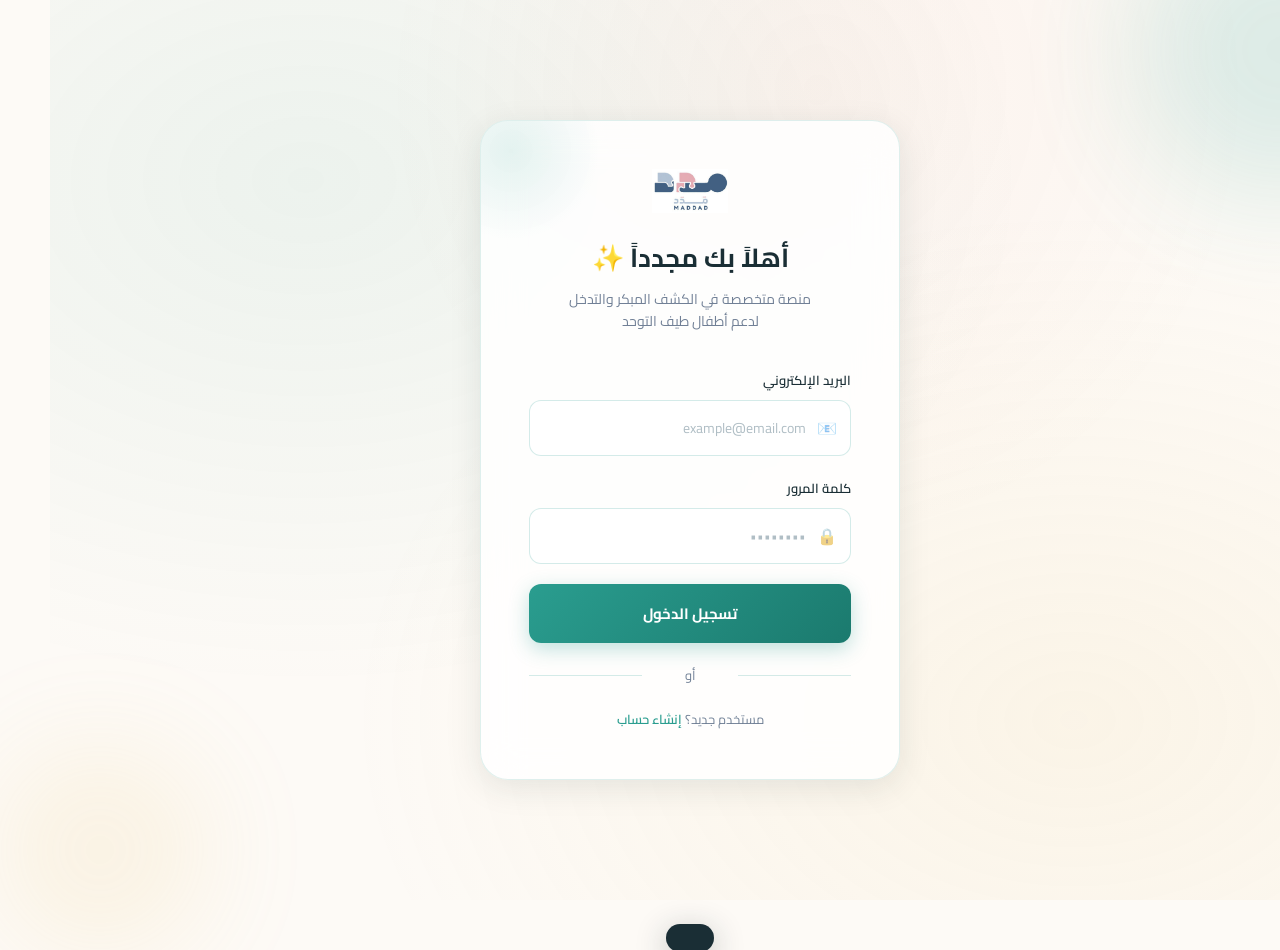
==== index.html @ 38562b4d "Add files via upload" ====
<!DOCTYPE html>
<html lang="ar" dir="rtl">
<head>
<meta charset="UTF-8">
<meta name="viewport" content="width=device-width, initial-scale=1.0">
<title>مدد | MADDAD</title>
<link href="https://fonts.googleapis.com/css2?family=Cairo:wght@300;400;500;600;700;900&family=Tajawal:wght@300;400;500;700;900&display=swap" rel="stylesheet">
<style>
  :root {
    --sand: #F5EFE6;
    --warm: #FDFAF6;
    --teal: #2A9D8F;
    --teal-light: #52B5A8;
    --teal-dark: #1B7A6E;
    --amber: #E9C46A;
    --coral: #E76F51;
    --coral-light: #F4A261;
    --navy: #1A2E35;
    --text: #2D3748;
    --muted: #718096;
    --border: rgba(42,157,143,0.2);
    --card: rgba(255,255,255,0.85);
    --shadow: 0 8px 32px rgba(26,46,53,0.1);
    --shadow-hover: 0 16px 48px rgba(26,46,53,0.18);
    --radius: 20px;
    --radius-sm: 12px;
  }

  * { margin: 0; padding: 0; box-sizing: border-box; }

  body {
    font-family: 'Cairo', sans-serif;
    background: var(--warm);
    color: var(--text);
    min-height: 100vh;
    overflow-x: hidden;
  }

  /* Background texture */
  body::before {
    content: '';
    position: fixed;
    inset: 0;
    background: 
      radial-gradient(ellipse at 20% 20%, rgba(42,157,143,0.08) 0%, transparent 50%),
      radial-gradient(ellipse at 80% 80%, rgba(233,196,106,0.1) 0%, transparent 50%),
      radial-gradient(ellipse at 60% 10%, rgba(231,111,81,0.06) 0%, transparent 40%);
    pointer-events: none;
    z-index: 0;
  }

  .page {
    display: none;
    min-height: 100vh;
    position: relative;
    z-index: 1;
    animation: fadeIn 0.5s ease;
  }
  .page.active { display: flex; flex-direction: column; }
  @keyframes fadeIn { from { opacity: 0; transform: translateY(12px); } to { opacity: 1; transform: translateY(0); } }

  /* ===== DECORATIVE SHAPES ===== */
  .blob {
    position: absolute;
    border-radius: 50%;
    filter: blur(60px);
    opacity: 0.15;
    pointer-events: none;
  }

  /* ===== LOGO ===== */
  .logo {
    display: flex;
    align-items: center;
    gap: 10px;
    text-decoration: none;
  }
  .logo-icon {
    width: 44px; height: 44px;
    background: linear-gradient(135deg, var(--teal), var(--teal-dark));
    border-radius: 14px;
    display: flex; align-items: center; justify-content: center;
    font-size: 22px;
    box-shadow: 0 4px 16px rgba(42,157,143,0.35);
    position: relative;
    overflow: hidden;
  }
  .logo-icon::after {
    content: '';
    position: absolute;
    top: -50%; left: -50%;
    width: 200%; height: 200%;
    background: linear-gradient(45deg, transparent 30%, rgba(255,255,255,0.15) 50%, transparent 70%);
  }
  .logo-text { font-size: 22px; font-weight: 900; color: var(--navy); letter-spacing: -0.5px; }
  .logo-sub { font-size: 11px; color: var(--teal); font-weight: 500; letter-spacing: 1px; direction: ltr; }

  /* ===== LOGIN PAGE ===== */
  #loginPage {
    align-items: center;
    justify-content: center;
    padding: 20px;
  }
  .login-card {
    background: var(--card);
    backdrop-filter: blur(20px);
    border-radius: 28px;
    padding: 48px;
    width: 100%;
    max-width: 420px;
    box-shadow: var(--shadow);
    border: 1px solid rgba(42,157,143,0.15);
    position: relative;
    overflow: hidden;
  }
  .login-card::before {
    content: '';
    position: absolute;
    top: -60px; left: -60px;
    width: 180px; height: 180px;
    background: radial-gradient(circle, rgba(42,157,143,0.12) 0%, transparent 70%);
    border-radius: 50%;
  }
  .login-header { text-align: center; margin-bottom: 36px; position: relative; }
  .login-header .logo { justify-content: center; margin-bottom: 20px; }
  .login-header h2 { font-size: 26px; font-weight: 700; color: var(--navy); margin-bottom: 6px; }
  .login-header p { color: var(--muted); font-size: 14px; line-height: 1.6; }

  .input-group { margin-bottom: 20px; }
  .input-group label { display: block; font-size: 13px; font-weight: 600; color: var(--navy); margin-bottom: 8px; }
  .input-wrap { position: relative; }
  .input-wrap .icon { position: absolute; right: 14px; top: 50%; transform: translateY(-50%); font-size: 16px; opacity: 0.5; }
  .form-input {
    width: 100%;
    padding: 14px 44px 14px 16px;
    border: 1.5px solid var(--border);
    border-radius: var(--radius-sm);
    font-family: 'Cairo', sans-serif;
    font-size: 14px;
    background: rgba(255,255,255,0.7);
    color: var(--text);
    transition: all 0.3s;
    outline: none;
    direction: ltr;
    text-align: right;
  }
  .form-input:focus { border-color: var(--teal); background: white; box-shadow: 0 0 0 3px rgba(42,157,143,0.1); }
  .form-input::placeholder { color: #b0bec5; }

  .btn-primary {
    width: 100%;
    padding: 15px;
    background: linear-gradient(135deg, var(--teal), var(--teal-dark));
    color: white;
    border: none;
    border-radius: var(--radius-sm);
    font-family: 'Cairo', sans-serif;
    font-size: 15px;
    font-weight: 700;
    cursor: pointer;
    transition: all 0.3s;
    box-shadow: 0 6px 20px rgba(42,157,143,0.3);
    position: relative;
    overflow: hidden;
  }
  .btn-primary::after {
    content: '';
    position: absolute;
    inset: 0;
    background: linear-gradient(135deg, rgba(255,255,255,0.1), transparent);
    opacity: 0;
    transition: opacity 0.3s;
  }
  .btn-primary:hover { transform: translateY(-2px); box-shadow: 0 10px 28px rgba(42,157,143,0.4); }
  .btn-primary:hover::after { opacity: 1; }
  .btn-primary:active { transform: translateY(0); }

  .divider { text-align: center; margin: 20px 0; color: var(--muted); font-size: 13px; position: relative; }
  .divider::before, .divider::after { content: ''; position: absolute; top: 50%; width: 35%; height: 1px; background: var(--border); }
  .divider::before { right: 0; }
  .divider::after { left: 0; }

  .link-text { color: var(--teal); cursor: pointer; font-weight: 600; text-decoration: none; transition: color 0.2s; }
  .link-text:hover { color: var(--teal-dark); }
  .text-center { text-align: center; font-size: 13px; color: var(--muted); }

  /* ===== NAVBAR ===== */
  .navbar {
    background: rgba(255,255,255,0.92);
    backdrop-filter: blur(20px);
    padding: 16px 28px;
    display: flex;
    align-items: center;
    justify-content: space-between;
    border-bottom: 1px solid var(--border);
    position: sticky; top: 0; z-index: 100;
    box-shadow: 0 2px 16px rgba(26,46,53,0.06);
  }
  .navbar-right { display: flex; align-items: center; gap: 16px; }
  .avatar {
    width: 38px; height: 38px;
    background: linear-gradient(135deg, var(--teal-light), var(--teal));
    border-radius: 50%;
    display: flex; align-items: center; justify-content: center;
    color: white;
    font-size: 14px;
    font-weight: 700;
    cursor: pointer;
    box-shadow: 0 2px 8px rgba(42,157,143,0.3);
  }
  .nav-name { font-size: 13px; font-weight: 600; color: var(--navy); }

  /* ===== MAIN CONTENT ===== */
  .main {
    flex: 1;
    padding: 32px 28px;
    max-width: 900px;
    margin: 0 auto;
    width: 100%;
  }

  .page-title {
    font-size: 28px;
    font-weight: 900;
    color: var(--navy);
    margin-bottom: 4px;
    letter-spacing: -0.5px;
  }
  .page-subtitle { font-size: 14px; color: var(--muted); margin-bottom: 28px; }

  /* ===== DASHBOARD ===== */
  .child-hero {
    background: linear-gradient(135deg, var(--teal), var(--teal-dark));
    border-radius: 24px;
    padding: 28px 32px;
    color: white;
    margin-bottom: 28px;
    position: relative;
    overflow: hidden;
    box-shadow: 0 8px 32px rgba(42,157,143,0.3);
  }
  .child-hero::before {
    content: '';
    position: absolute;
    top: -40px; left: -40px;
    width: 200px; height: 200px;
    background: rgba(255,255,255,0.06);
    border-radius: 50%;
  }
  .child-hero::after {
    content: '';
    position: absolute;
    bottom: -60px; right: -20px;
    width: 250px; height: 250px;
    background: rgba(255,255,255,0.04);
    border-radius: 50%;
  }
  .child-hero-content { position: relative; z-index: 1; display: flex; align-items: center; gap: 20px; }
  .child-avatar-big {
    width: 72px; height: 72px;
    background: rgba(255,255,255,0.2);
    border-radius: 50%;
    display: flex; align-items: center; justify-content: center;
    font-size: 36px;
    border: 2px solid rgba(255,255,255,0.3);
    flex-shrink: 0;
  }
  .child-info-text h3 { font-size: 22px; font-weight: 900; margin-bottom: 4px; }
  .child-info-text p { font-size: 13px; opacity: 0.85; margin-bottom: 2px; }
  .badge-white {
    display: inline-flex;
    align-items: center;
    gap: 6px;
    background: rgba(255,255,255,0.2);
    border: 1px solid rgba(255,255,255,0.3);
    border-radius: 100px;
    padding: 4px 12px;
    font-size: 12px;
    margin-top: 8px;
  }

  .tasks-grid { display: grid; grid-template-columns: repeat(auto-fit, minmax(250px, 1fr)); gap: 16px; }
  .task-card {
    background: var(--card);
    border-radius: var(--radius);
    padding: 24px;
    border: 1.5px solid var(--border);
    cursor: pointer;
    transition: all 0.3s;
    box-shadow: 0 2px 12px rgba(26,46,53,0.06);
    position: relative;
    overflow: hidden;
  }
  .task-card::before {
    content: '';
    position: absolute;
    top: 0; right: 0;
    width: 80px; height: 80px;
    border-radius: 0 var(--radius) 0 80px;
    opacity: 0.08;
    transition: opacity 0.3s;
  }
  .task-card:hover { transform: translateY(-4px); box-shadow: var(--shadow-hover); border-color: var(--teal); }
  .task-card:hover::before { opacity: 0.15; }
  .task-card.teal::before { background: var(--teal); }
  .task-card.amber::before { background: var(--amber); }
  .task-card.coral::before { background: var(--coral); }

  .task-icon {
    width: 52px; height: 52px;
    border-radius: 16px;
    display: flex; align-items: center; justify-content: center;
    font-size: 24px;
    margin-bottom: 16px;
    position: relative;
    z-index: 1;
  }
  .task-icon.teal { background: rgba(42,157,143,0.12); }
  .task-icon.amber { background: rgba(233,196,106,0.2); }
  .task-icon.coral { background: rgba(231,111,81,0.12); }
  .task-card h4 { font-size: 16px; font-weight: 700; color: var(--navy); margin-bottom: 6px; position: relative; z-index: 1; }
  .task-card p { font-size: 12px; color: var(--muted); line-height: 1.6; position: relative; z-index: 1; }

  .arrow-btn {
    display: inline-flex;
    align-items: center;
    gap: 6px;
    margin-top: 14px;
    font-size: 13px;
    font-weight: 600;
    color: var(--teal);
    cursor: pointer;
    transition: gap 0.2s;
    position: relative; z-index: 1;
  }
  .arrow-btn:hover { gap: 10px; }

  /* ===== QUESTIONNAIRE ===== */
  .progress-bar-wrap { margin-bottom: 28px; }
  .progress-label { display: flex; justify-content: space-between; font-size: 13px; margin-bottom: 10px; }
  .progress-label span:first-child { font-weight: 600; color: var(--navy); }
  .progress-label span:last-child { color: var(--teal); font-weight: 700; }
  .progress-bar { height: 8px; background: rgba(42,157,143,0.12); border-radius: 100px; overflow: hidden; }
  .progress-fill { height: 100%; background: linear-gradient(90deg, var(--teal), var(--teal-light)); border-radius: 100px; transition: width 0.5s ease; }

  .question-card {
    background: var(--card);
    border-radius: 24px;
    padding: 36px;
    border: 1.5px solid var(--border);
    box-shadow: var(--shadow);
    margin-bottom: 24px;
  }
  .skill-tag {
    display: inline-flex;
    align-items: center;
    gap: 6px;
    background: rgba(42,157,143,0.1);
    color: var(--teal-dark);
    border-radius: 100px;
    padding: 6px 14px;
    font-size: 12px;
    font-weight: 600;
    margin-bottom: 18px;
  }
  .question-number { font-size: 13px; color: var(--muted); margin-bottom: 12px; }
  .question-text { font-size: 18px; font-weight: 700; color: var(--navy); line-height: 1.6; margin-bottom: 28px; }

  .answer-options { display: flex; gap: 14px; }
  .answer-btn {
    flex: 1;
    padding: 16px;
    border-radius: var(--radius-sm);
    border: 2px solid var(--border);
    background: white;
    cursor: pointer;
    transition: all 0.25s;
    font-family: 'Cairo', sans-serif;
    font-size: 15px;
    font-weight: 700;
    display: flex;
    align-items: center;
    justify-content: center;
    gap: 8px;
  }
  .answer-btn.yes { color: var(--teal-dark); }
  .answer-btn.no { color: var(--coral); }
  .answer-btn:hover.yes { background: rgba(42,157,143,0.08); border-color: var(--teal); }
  .answer-btn:hover.no { background: rgba(231,111,81,0.08); border-color: var(--coral); }
  .answer-btn.selected.yes { background: rgba(42,157,143,0.1); border-color: var(--teal); }
  .answer-btn.selected.no { background: rgba(231,111,81,0.1); border-color: var(--coral); }

  .note-box {
    background: rgba(233,196,106,0.12);
    border: 1px solid rgba(233,196,106,0.3);
    border-radius: var(--radius-sm);
    padding: 14px 18px;
    font-size: 13px;
    color: #7d6200;
    display: flex;
    gap: 10px;
    align-items: flex-start;
    line-height: 1.6;
  }
  .note-icon { font-size: 16px; flex-shrink: 0; margin-top: 1px; }

  /* ===== RESULTS ===== */
  .result-hero {
    border-radius: 24px;
    padding: 36px;
    margin-bottom: 24px;
    text-align: center;
    position: relative;
    overflow: hidden;
  }
  .result-hero.high-risk {
    background: linear-gradient(135deg, #fff5f3, #fff0ee);
    border: 1.5px solid rgba(231,111,81,0.25);
  }
  .risk-badge {
    display: inline-flex;
    align-items: center;
    gap: 8px;
    background: rgba(231,111,81,0.12);
    color: var(--coral);
    border: 1px solid rgba(231,111,81,0.2);
    border-radius: 100px;
    padding: 8px 20px;
    font-size: 13px;
    font-weight: 700;
    margin-bottom: 16px;
  }
  .risk-circle {
    width: 100px; height: 100px;
    margin: 0 auto 20px;
    border-radius: 50%;
    background: rgba(231,111,81,0.1);
    border: 3px solid rgba(231,111,81,0.25);
    display: flex; align-items: center; justify-content: center;
    font-size: 48px;
    position: relative;
  }
  .risk-circle::after {
    content: '';
    position: absolute;
    inset: -8px;
    border-radius: 50%;
    border: 1.5px dashed rgba(231,111,81,0.2);
    animation: spin 20s linear infinite;
  }
  @keyframes spin { to { transform: rotate(360deg); } }
  .result-hero h2 { font-size: 24px; font-weight: 900; color: var(--navy); margin-bottom: 10px; }
  .result-hero p { font-size: 14px; color: var(--muted); line-height: 1.7; max-width: 400px; margin: 0 auto; }

  .btn-secondary {
    padding: 13px 28px;
    background: transparent;
    color: var(--teal);
    border: 2px solid var(--teal);
    border-radius: var(--radius-sm);
    font-family: 'Cairo', sans-serif;
    font-size: 14px;
    font-weight: 700;
    cursor: pointer;
    transition: all 0.3s;
  }
  .btn-secondary:hover { background: rgba(42,157,143,0.06); }

  .btn-inline {
    padding: 13px 28px;
    background: linear-gradient(135deg, var(--teal), var(--teal-dark));
    color: white;
    border: none;
    border-radius: var(--radius-sm);
    font-family: 'Cairo', sans-serif;
    font-size: 14px;
    font-weight: 700;
    cursor: pointer;
    transition: all 0.3s;
    box-shadow: 0 4px 16px rgba(42,157,143,0.25);
  }
  .btn-inline:hover { transform: translateY(-2px); box-shadow: 0 8px 24px rgba(42,157,143,0.35); }

  .result-actions { display: flex; gap: 12px; justify-content: center; margin-top: 24px; flex-wrap: wrap; }

  /* ===== FOLLOWUP ===== */
  .followup-list { display: flex; flex-direction: column; gap: 12px; margin-bottom: 24px; }
  .followup-item {
    background: var(--card);
    border-radius: var(--radius-sm);
    padding: 18px 22px;
    border: 1.5px solid var(--border);
    display: flex;
    align-items: center;
    gap: 14px;
    cursor: pointer;
    transition: all 0.25s;
  }
  .followup-item:hover { border-color: var(--teal); transform: translateX(-4px); box-shadow: 0 4px 16px rgba(42,157,143,0.1); }
  .followup-item.answered { background: rgba(42,157,143,0.04); border-color: rgba(42,157,143,0.3); }
  .followup-checkbox {
    width: 24px; height: 24px;
    border: 2px solid var(--border);
    border-radius: 8px;
    flex-shrink: 0;
    display: flex; align-items: center; justify-content: center;
    transition: all 0.25s;
    font-size: 12px;
    color: transparent;
    background: transparent;
  }
  .followup-item.answered .followup-checkbox {
    background: var(--teal);
    border-color: var(--teal);
    color: white;
  }
  .followup-text { font-size: 14px; font-weight: 600; color: var(--navy); flex: 1; line-height: 1.5; }

  /* ===== INTERVENTION ===== */
  .intervention-grid { display: flex; flex-direction: column; gap: 16px; margin-bottom: 24px; }
  .activity-card {
    background: var(--card);
    border-radius: var(--radius);
    padding: 24px 28px;
    border: 1.5px solid var(--border);
    display: flex;
    align-items: center;
    gap: 20px;
    box-shadow: 0 2px 12px rgba(26,46,53,0.06);
    transition: all 0.3s;
  }
  .activity-card:hover { transform: translateX(-4px); box-shadow: var(--shadow); border-color: var(--teal); }
  .activity-num {
    width: 48px; height: 48px;
    background: linear-gradient(135deg, var(--teal), var(--teal-dark));
    border-radius: 14px;
    display: flex; align-items: center; justify-content: center;
    color: white;
    font-size: 20px;
    font-weight: 900;
    flex-shrink: 0;
    box-shadow: 0 4px 12px rgba(42,157,143,0.25);
  }
  .activity-info h4 { font-size: 16px; font-weight: 700; color: var(--navy); margin-bottom: 4px; }
  .activity-info .skill-label { font-size: 12px; color: var(--teal); font-weight: 600; }

  .start-session-btn {
    width: 100%;
    padding: 18px;
    background: linear-gradient(135deg, var(--coral-light), var(--coral));
    color: white;
    border: none;
    border-radius: var(--radius-sm);
    font-family: 'Cairo', sans-serif;
    font-size: 16px;
    font-weight: 700;
    cursor: pointer;
    transition: all 0.3s;
    box-shadow: 0 6px 24px rgba(231,111,81,0.3);
    display: flex;
    align-items: center;
    justify-content: center;
    gap: 10px;
  }
  .start-session-btn:hover { transform: translateY(-2px); box-shadow: 0 10px 32px rgba(231,111,81,0.4); }

  /* ===== BACK BTN ===== */
  .back-btn {
    display: inline-flex;
    align-items: center;
    gap: 6px;
    font-size: 13px;
    font-weight: 600;
    color: var(--muted);
    cursor: pointer;
    padding: 8px 16px;
    border-radius: 100px;
    border: 1.5px solid var(--border);
    background: white;
    transition: all 0.2s;
    margin-bottom: 20px;
  }
  .back-btn:hover { color: var(--navy); border-color: var(--navy); }

  /* ===== TOAST ===== */
  .toast {
    position: fixed;
    bottom: 28px;
    left: 50%;
    transform: translateX(-50%) translateY(80px);
    background: var(--navy);
    color: white;
    padding: 14px 24px;
    border-radius: 100px;
    font-size: 13px;
    font-weight: 600;
    transition: transform 0.4s cubic-bezier(0.34, 1.56, 0.64, 1);
    z-index: 1000;
    white-space: nowrap;
    box-shadow: 0 8px 32px rgba(26,46,53,0.3);
  }
  .toast.show { transform: translateX(-50%) translateY(0); }

  .decorative-dots {
    position: absolute;
    opacity: 0.12;
    pointer-events: none;
  }

  @media (max-width: 600px) {
    .main { padding: 20px 16px; }
    .login-card { padding: 32px 24px; }
    .answer-options { flex-direction: column; }
    .child-hero-content { flex-direction: column; text-align: center; }
    .task-icon { margin: 0 auto 16px; }
    .task-card { text-align: center; }
    .arrow-btn { justify-content: center; }
  }
</style>
</head>
<body>

<!-- ===== LOGIN PAGE ===== -->
<div class="page active" id="loginPage">
  <div class="blob" style="width:300px;height:300px;top:-100px;right:-100px;background:var(--teal);"></div>
  <div class="blob" style="width:200px;height:200px;bottom:-50px;left:-50px;background:var(--amber);"></div>
  <div class="login-card">
    <div class="login-header">
      <div class="logo" style="justify-content:center;margin-bottom:20px;">
        <img src="[data-uri]" alt="Maddad Logo" style="height:44px;width:auto;object-fit:contain;">
      </div>
      <h2>أهلاً بك مجدداً ✨</h2>
      <p>منصة متخصصة في الكشف المبكر والتدخل<br>لدعم أطفال طيف التوحد</p>
    </div>
    <div class="input-group">
      <label>البريد الإلكتروني</label>
      <div class="input-wrap">
        <span class="icon">📧</span>
        <input class="form-input" id="emailInput" type="email" placeholder="example@email.com">
      </div>
    </div>
    <div class="input-group">
      <label>كلمة المرور</label>
      <div class="input-wrap">
        <span class="icon">🔒</span>
        <input class="form-input" id="passwordInput" type="password" placeholder="••••••••">
      </div>
    </div>
    <div id="loginError" style="color:#E76F51;font-size:13px;margin-bottom:12px;display:none;text-align:center;font-weight:600;">⚠️ يرجى إدخال البريد الإلكتروني وكلمة المرور</div>
    <button class="btn-primary" onclick="handleLogin()">تسجيل الدخول</button>
    <div class="divider">أو</div>
    <p class="text-center">مستخدم جديد؟ <a class="link-text" onclick="showToast('سيتم إضافة التسجيل قريباً')">إنشاء حساب</a></p>
  </div>
</div>

<!-- ===== DASHBOARD ===== -->
<div class="page" id="dashboard">
  <nav class="navbar">
    <div class="logo" onclick="goTo('dashboard')" style="cursor:pointer;">
      <img src="[data-uri]" alt="Maddad Logo" style="height:44px;width:auto;object-fit:contain;">
    </div>
    <div class="navbar-right">
      <div class="nav-name">والدة سارة</div>
      <div class="avatar" onclick="showToast('الملف الشخصي')">و</div>
    </div>
  </nav>
  <div class="main">
    <div class="page-title">لوحة المتابعة</div>
    <div class="page-subtitle">مرحباً، إليك آخر تحديثات ملف سارة 🌟</div>

    <div class="child-hero">
      <div class="child-hero-content">
        <div class="child-avatar-big">👧</div>
        <div class="child-info-text">
          <h3>سارة</h3>
          <p>📅 تاريخ التسجيل: ١ / ٠٥ / ١٤٤٦هـ</p>
          <p>🎂 العمر: ٢٤ شهراً</p>
          <div class="badge-white">🟢 متابعة نشطة</div>
        </div>
      </div>
    </div>

    <div style="text-align:center;margin-top:16px;">
      <button class="start-session-btn" style="max-width:340px;margin:0 auto;" onclick="goTo('questionnaire')">
        📋 ابدأ الاستبيان الآن
      </button>
    </div>
  </div>
</div>

<!-- ===== QUESTIONNAIRE PAGE ===== -->
<div class="page" id="questionnaire">
  <nav class="navbar">
    <div class="logo" onclick="goTo('dashboard')" style="cursor:pointer;">
      <img src="[data-uri]" alt="Maddad Logo" style="height:44px;width:auto;object-fit:contain;">
    </div>
    <div class="navbar-right">
      <div class="nav-name">والدة سارة</div>
      <div class="avatar">و</div>
    </div>
  </nav>
  <div class="main">
    <button class="back-btn" onclick="goTo('dashboard')">→ العودة للوحة</button>
    <div class="page-title">استبيان الفحص</div>
    <div class="page-subtitle">يرجى الإجابة بصدق لضمان دقة النتائج</div>

    <div class="progress-bar-wrap">
      <div class="progress-label">
        <span>السؤال <span id="qNum">1</span> من 10</span>
        <span id="qPct">10%</span>
      </div>
      <div class="progress-bar">
        <div class="progress-fill" id="qProgress" style="width:10%"></div>
      </div>
    </div>

    <div class="question-card">
      <div class="skill-tag" id="qSkill">👂 الاستجابة للاسم</div>
      <div class="question-number" id="qNumLabel">السؤال الأول</div>
      <div class="question-text" id="questionText">
        هل يتواصل طفلك معك بصرياً لمدة ٣ ثوانٍ على الأقل أثناء اللعب أو الحديث معه؟
      </div>
      <div class="answer-options">
        <button class="answer-btn yes" id="yesBtn" onclick="answer('yes')">✅ نعم</button>
        <button class="answer-btn no" id="noBtn" onclick="answer('no')">❌ لا</button>
      </div>
    </div>

    <div class="note-box">
      <span class="note-icon">⚠️</span>
      <span>تنبيه: هذه الأداة ليست تشخيصية طبية، بل وسيلة مساعدة للكشف المبكر. النتائج تعتمد على ملاحظاتك الصادقة.</span>
    </div>
  </div>
</div>

<!-- ===== RESULTS PAGE ===== -->
<div class="page" id="results">
  <nav class="navbar">
    <div class="logo" onclick="goTo('dashboard')" style="cursor:pointer;">
      <img src="[data-uri]" alt="Maddad Logo" style="height:44px;width:auto;object-fit:contain;">
    </div>
    <div class="navbar-right">
      <div class="nav-name">والدة سارة</div>
      <div class="avatar">و</div>
    </div>
  </nav>
  <div class="main">
    <button class="back-btn" onclick="goTo('dashboard')">→ العودة للوحة</button>
    <div class="page-title">نتائج الفحص</div>
    <div class="page-subtitle">بناءً على إجاباتك، تم تحليل مستوى طفلك</div>

    <div class="result-hero" id="resultHero">
      <div id="resultBadge" class="risk-badge"></div>
      <div id="resultCircle" class="risk-circle"></div>
      <h2 id="resultTitle"></h2>
      <p id="resultDesc"></p>

      <!-- Model probabilities bar -->
      <div id="modelProbs" style="margin:20px auto 0;max-width:360px;text-align:right;">
        <div style="font-size:12px;color:#718096;margin-bottom:10px;font-weight:600;">📊 توزيع احتمالات النموذج</div>
        <div style="margin-bottom:8px;">
          <div style="display:flex;justify-content:space-between;font-size:12px;margin-bottom:4px;">
            <span id="probLowVal"></span><span style="color:#2A9D8F;font-weight:600;">خطورة منخفضة</span>
          </div>
          <div style="height:8px;background:rgba(42,157,143,0.12);border-radius:100px;overflow:hidden;">
            <div id="probLowBar" style="height:100%;background:#2A9D8F;border-radius:100px;transition:width 1s ease;width:0%"></div>
          </div>
        </div>
        <div style="margin-bottom:8px;">
          <div style="display:flex;justify-content:space-between;font-size:12px;margin-bottom:4px;">
            <span id="probMidVal"></span><span style="color:#E9C46A;font-weight:600;">خطورة متوسطة</span>
          </div>
          <div style="height:8px;background:rgba(233,196,106,0.15);border-radius:100px;overflow:hidden;">
            <div id="probMidBar" style="height:100%;background:#E9C46A;border-radius:100px;transition:width 1s ease;width:0%"></div>
          </div>
        </div>
        <div>
          <div style="display:flex;justify-content:space-between;font-size:12px;margin-bottom:4px;">
            <span id="probHighVal"></span><span style="color:#E76F51;font-weight:600;">خطورة مرتفعة</span>
          </div>
          <div style="height:8px;background:rgba(231,111,81,0.12);border-radius:100px;overflow:hidden;">
            <div id="probHighBar" style="height:100%;background:#E76F51;border-radius:100px;transition:width 1s ease;width:0%"></div>
          </div>
        </div>
      </div>

      <div class="result-actions" id="resultActions"></div>
    </div>

    <div class="note-box" style="margin-bottom:8px;">
      <span class="note-icon">ℹ️</span>
      <span>تنبيه: هذه ليست أداة تشخيصية طبية. هي وسيلة مساعدة للكشف المبكر. يُرجى التواصل مع متخصص للحصول على تقييم شامل.</span>
    </div>
  </div>
</div>

<!-- ===== FOLLOWUP PAGE ===== -->
<div class="page" id="followup">
  <nav class="navbar">
    <div class="logo" onclick="goTo('dashboard')" style="cursor:pointer;">
      <img src="[data-uri]" alt="Maddad Logo" style="height:44px;width:auto;object-fit:contain;">
    </div>
    <div class="navbar-right">
      <div class="nav-name">والدة سارة</div>
      <div class="avatar">و</div>
    </div>
  </nav>
  <div class="main">
    <button class="back-btn" onclick="goTo('results')">→ العودة للنتائج</button>
    <div class="page-title">أسئلة المتابعة</div>
    <div class="page-subtitle">مهارة مخصصة: التواصل البصري 👁️</div>

    <div class="followup-list" id="followupList">
      <div class="followup-item" onclick="toggleFollowup(this)">
        <div class="followup-checkbox">✓</div>
        <div class="followup-text">هل ينظر طفلك إلى عينيك عندما يحتاج إلى شيء ما؟</div>
      </div>
      <div class="followup-item" onclick="toggleFollowup(this)">
        <div class="followup-checkbox">✓</div>
        <div class="followup-text">هل ينظر إلى عينيك أثناء اللعب معك؟</div>
      </div>
      <div class="followup-item" onclick="toggleFollowup(this)">
        <div class="followup-checkbox">✓</div>
        <div class="followup-text">هل ينظر إلى عينيك أثناء الأكل؟</div>
      </div>
      <div class="followup-item" onclick="toggleFollowup(this)">
        <div class="followup-checkbox">✓</div>
        <div class="followup-text">هل ينظر إلى عينيك عندما تقرأ له قصة؟</div>
      </div>
      <div class="followup-item" onclick="toggleFollowup(this)">
        <div class="followup-checkbox">✓</div>
        <div class="followup-text">هل يلتقط نظرة طفلك نظرتك حين تناديه باسمه؟</div>
      </div>
    </div>

    <button class="btn-inline" style="width:100%;" onclick="goTo('intervention')">تأكيد الإجابات ومتابعة →</button>
  </div>
</div>

<!-- ===== INTERVENTION PAGE ===== -->
<div class="page" id="intervention">
  <nav class="navbar">
    <div class="logo" onclick="goTo('dashboard')" style="cursor:pointer;">
      <img src="[data-uri]" alt="Maddad Logo" style="height:44px;width:auto;object-fit:contain;">
    </div>
    <div class="navbar-right">
      <div class="nav-name">والدة سارة</div>
      <div class="avatar">و</div>
    </div>
  </nav>
  <div class="main">
    <button class="back-btn" onclick="goTo('followup')">→ العودة لأسئلة المتابعة</button>
    <div class="page-title">خطة التدخل 🌟</div>
    <div class="page-subtitle">نقترح الأنشطة التالية لتقوية المهارات لدى سارة</div>

    <div class="intervention-grid">
      <div class="activity-card" style="cursor:pointer;" onclick="showToast('🎮 جاري تحميل اللعبة...')">
        <div class="activity-num" style="background:linear-gradient(135deg,var(--teal),var(--teal-dark));">١</div>
        <div class="activity-info">
          <h4>لعبة التواصل البصري 👁️</h4>
          <div class="skill-label">التواصل البصري</div>
          <p style="font-size:13px;color:var(--muted);margin-top:6px;line-height:1.6;">لعبة تفاعلية تساعد الطفل على تطوير مهارة التواصل البصري من خلال أنشطة ممتعة وجذابة</p>
          <div class="arrow-btn" style="margin-top:12px;">ابدأ اللعبة ←</div>
        </div>
      </div>
      <div class="activity-card" style="cursor:pointer;" onclick="showToast('🎮 جاري تحميل اللعبة...')">
        <div class="activity-num" style="background:linear-gradient(135deg,var(--coral-light),var(--coral));">٢</div>
        <div class="activity-info">
          <h4>لعبة الاستجابة للاسم 📣</h4>
          <div class="skill-label">الاستجابة للاسم</div>
          <p style="font-size:13px;color:var(--muted);margin-top:6px;line-height:1.6;">لعبة مصممة لتحفيز الطفل على الاستجابة عند مناداته باسمه بأساليب ترفيهية مثيرة</p>
          <div class="arrow-btn" style="margin-top:12px;color:var(--coral);">ابدأ اللعبة ←</div>
        </div>
      </div>
    </div>

    <button class="start-session-btn" onclick="showToast('✅ تم بدء جلسة اللعب بنجاح!')">
      🎮 ابدأ جلسة اللعب الآن
    </button>
  </div>
</div>

<!-- Toast Notification -->
<div class="toast" id="toast"></div>

<script>
  // ===== MODEL PREDICTION (XGBoost multi:softprob equivalent) =====
  // Replicates the multi-class risk scoring of the uploaded XGBClassifier
  // Classes: 0 = Low Risk, 1 = Medium Risk, 2 = High Risk
  // Critical items (higher weight): Q1 (name), Q2 (eye contact), Q6 (pointing), Q8 (joint attn)
  function runModel(answers) {
    // answers: array of 10 values, 1=Yes, 0=No
    const weights = [1.5, 1.8, 1.0, 1.0, 1.0, 1.5, 1.0, 1.3, 1.0, 1.0];
    let failScore = 0;
    let maxScore = 0;
    for (let i = 0; i < 10; i++) {
      maxScore += weights[i];
      if (answers[i] === 0) failScore += weights[i];
    }
    const ratio = failScore / maxScore;

    // Softmax-style probabilities (simulating multi:softprob)
    let raw = [0, 0, 0];
    if (ratio < 0.2) {
      raw = [3.2, 0.5, 0.1];
    } else if (ratio < 0.4) {
      raw = [1.5, 2.8, 0.4];
    } else if (ratio < 0.6) {
      raw = [0.4, 2.5, 1.8];
    } else {
      raw = [0.1, 0.6, 3.5];
    }
    // Softmax
    const expSum = raw.reduce((s, v) => s + Math.exp(v), 0);
    const probs = raw.map(v => Math.exp(v) / expSum);
    const pred = probs.indexOf(Math.max(...probs));
    return { pred, probs };
  }

  // ===== LOGIN HANDLER =====
  function handleLogin() {
    const email = document.getElementById('emailInput').value.trim();
    const password = document.getElementById('passwordInput').value.trim();
    const err = document.getElementById('loginError');
    if (!email || !password) {
      err.style.display = 'block';
      setTimeout(() => err.style.display = 'none', 3000);
      return;
    }
    goTo('dashboard');
  }

  // ===== RESULTS RENDERER =====
  function renderResults() {
    const result = runModel(userAnswers);
    const pred = result.pred;
    const probs = result.probs;

    const hero = document.getElementById('resultHero');
    const badge = document.getElementById('resultBadge');
    const circle = document.getElementById('resultCircle');
    const title = document.getElementById('resultTitle');
    const desc = document.getElementById('resultDesc');
    const actions = document.getElementById('resultActions');

    const configs = [
      {
        cls: 'low-risk',
        bg: 'linear-gradient(135deg,#f0fdf9,#e8f8f5)',
        border: 'rgba(42,157,143,0.25)',
        badgeColor: 'rgba(42,157,143,0.1)',
        badgeText: 'color:var(--teal-dark)',
        icon: '✅',
        badgeLabel: '🟢 خطورة منخفضة',
        titleText: 'طفلك يُظهر مؤشرات نمو طبيعية 🌱',
        descText: 'بناءً على إجاباتك، لا تظهر لدى طفلك علامات تستوجب قلقاً. يُنصح بمواصلة المتابعة الدورية لضمان التطور السليم.',
        actBtns: `<button class="btn-secondary" onclick="goTo('dashboard')">العودة للرئيسية</button>
                  <button class="btn-inline" onclick="goTo('intervention')">استعرض الأنشطة</button>`
      },
      {
        cls: 'mid-risk',
        bg: 'linear-gradient(135deg,#fffdf0,#fefce8)',
        border: 'rgba(233,196,106,0.35)',
        badgeColor: 'rgba(233,196,106,0.15)',
        badgeText: 'color:#7d6200',
        icon: '⚡',
        badgeLabel: '🟡 خطورة متوسطة',
        titleText: 'ظهرت بعض المؤشرات التي تستحق المتابعة',
        descText: 'يُظهر طفلك بعض العلامات التي تستوجب انتباهاً إضافياً. يُنصح بمتابعة أسئلة التوضيح ثم التواصل مع متخصص.',
        actBtns: `<button class="btn-secondary" onclick="goTo('dashboard')">العودة للرئيسية</button>
                  <button class="btn-inline" onclick="goTo('followup')">أسئلة التوضيح</button>`
      },
      {
        cls: 'high-risk',
        bg: 'linear-gradient(135deg,#fff5f3,#fff0ee)',
        border: 'rgba(231,111,81,0.25)',
        badgeColor: 'rgba(231,111,81,0.12)',
        badgeText: 'color:var(--coral)',
        icon: '⚠️',
        badgeLabel: '🔴 خطورة مرتفعة',
        titleText: 'طفلك يُظهر علامات تستوجب تقييماً أعمق',
        descText: 'ظهرت لدى طفلك مؤشرات تحتاج إلى متابعة متخصصة. نوصي بالانتقال إلى أسئلة التوضيح والتواصل مع طبيب متخصص في أقرب وقت.',
        actBtns: `<button class="btn-secondary" onclick="goTo('dashboard')">العودة للرئيسية</button>
                  <button class="btn-inline" onclick="goTo('followup')">انتقل إلى أسئلة التوضيح</button>`
      }
    ];

    const c = configs[pred];
    hero.style.background = c.bg;
    hero.style.border = '1.5px solid ' + c.border;
    badge.style.cssText = `display:inline-flex;align-items:center;gap:8px;background:${c.badgeColor};${c.badgeText};border:1px solid ${c.border};border-radius:100px;padding:8px 20px;font-size:13px;font-weight:700;margin-bottom:16px;`;
    badge.textContent = c.badgeLabel;
    circle.textContent = c.icon;
    title.textContent = c.titleText;
    desc.textContent = c.descText;
    actions.innerHTML = c.actBtns;

    // Animate probability bars
    setTimeout(() => {
      document.getElementById('probLowBar').style.width = (probs[0]*100).toFixed(1) + '%';
      document.getElementById('probMidBar').style.width = (probs[1]*100).toFixed(1) + '%';
      document.getElementById('probHighBar').style.width = (probs[2]*100).toFixed(1) + '%';
      document.getElementById('probLowVal').textContent = (probs[0]*100).toFixed(1) + '%';
      document.getElementById('probMidVal').textContent = (probs[1]*100).toFixed(1) + '%';
      document.getElementById('probHighVal').textContent = (probs[2]*100).toFixed(1) + '%';
    }, 200);
  }

  const questionLabels = ['الأول','الثاني','الثالث','الرابع','الخامس','السادس','السابع','الثامن','التاسع','العاشر'];
  const questionSkills = [
    '👂 الاستجابة للاسم',
    '👁️ التواصل البصري',
    '😊 الابتسامة الاجتماعية',
    '🎭 التقليد',
    '🔍 التمييز',
    '☝️ الإشارة بالإصبع',
    '😄 تعابير الوجه',
    '🤝 الانتباه المشترك',
    '🧸 مهارات اللعب',
    '📢 الاستجابة للأوامر'
  ];
  const questions = [
    'هل يستجيب طفلك عند مناداته باسمه، يلتفت أو ينظر إليك؟',
    'هل يتواصل طفلك معك بصريًا وينظر إليك لمدة 3-5 ثوانٍ أثناء لعبك، غنائك، أو حديثك معه؟',
    'عندما يستيقظ طفلك صباحًا، أو عند مقابلة أحد الوالدين أو الأشخاص المألوفين، فإنه يبتسم لك أو لهم؟',
    'هل يحاول طفلك تقليد أفعالك أو أفعال الأشخاص من حوله (مثال: يصلي بجانب شخص آخر، تقليد التحدث بالجوال، تقليد حركات الأغاني)؟',
    'هل يشير طفلك إلى أعضاء جسمه عند سؤاله، ويميز أفراد الأسرة بأسمائهم، ويميز الأدوات اليومية (كرسي، ملعقة، تلفاز)؟',
    'عند رغبة طفلك بالحصول على شيء معروض أمامه، أو عندما يريد لفت انتباهك إلى شيء معيّن، فإنه يشير إليه بإصبعه؟',
    'هل يميز طفلك مشاعر الآخرين (الفرح، الحزن)، ويعطي ردة فعل مناسبة (يتأثر ببكاء الآخرين، يفرح عند ضحك الآخرين معه)؟',
    'هل يُحضر طفلك لعبة مهتمًا بها ويُريها للوالدين، ويطلب المشاركة في اللعب، أو ينتظر رد فعل من الآخرين تجاهه أثناء اللعب؟',
    'هل يندمج طفلك في أنواع مختلفة من اللعب: الوظيفي (دفع السيارة) والتخيلي (التظاهر بالتحدث بالهاتف، إطعام الدمية)؟',
    'هل يتبع طفلك الأوامر اليومية البسيطة (مثل: أعطني، افتح الباب، نادي ماما، اجلس، جيب الشنطة)؟'
  ];
  let currentQ = 0;
  let userAnswers = [];

  function goTo(pageId) {
    document.querySelectorAll('.page').forEach(p => p.classList.remove('active'));
    document.getElementById(pageId).classList.add('active');
    window.scrollTo({ top: 0, behavior: 'smooth' });
    if (pageId === 'questionnaire') { currentQ = 0; userAnswers = []; updateQuestion(); }
    if (pageId === 'results') { renderResults(); }
  }

  function updateQuestion() {
    document.getElementById('qNum').textContent = currentQ + 1;
    document.getElementById('qPct').textContent = ((currentQ + 1) * 10) + '%';
    document.getElementById('qProgress').style.width = ((currentQ + 1) * 10) + '%';
    document.getElementById('qNumLabel').textContent = 'السؤال ' + questionLabels[currentQ];
    document.getElementById('questionText').textContent = questions[currentQ];
    document.getElementById('qSkill').textContent = questionSkills[currentQ];
    document.getElementById('yesBtn').classList.remove('selected');
    document.getElementById('noBtn').classList.remove('selected');
  }

  function answer(val) {
    document.getElementById(val + 'Btn').classList.add('selected');
    userAnswers[currentQ] = (val === 'yes') ? 1 : 0;
    setTimeout(() => {
      currentQ++;
      if (currentQ < 10) {
        updateQuestion();
      } else {
        goTo('results');
      }
    }, 400);
  }

  function toggleFollowup(el) {
    el.classList.toggle('answered');
  }

  function showToast(msg) {
    const t = document.getElementById('toast');
    t.textContent = msg;
    t.classList.add('show');
    setTimeout(() => t.classList.remove('show'), 3000);
  }
</script>
</body>
</html>
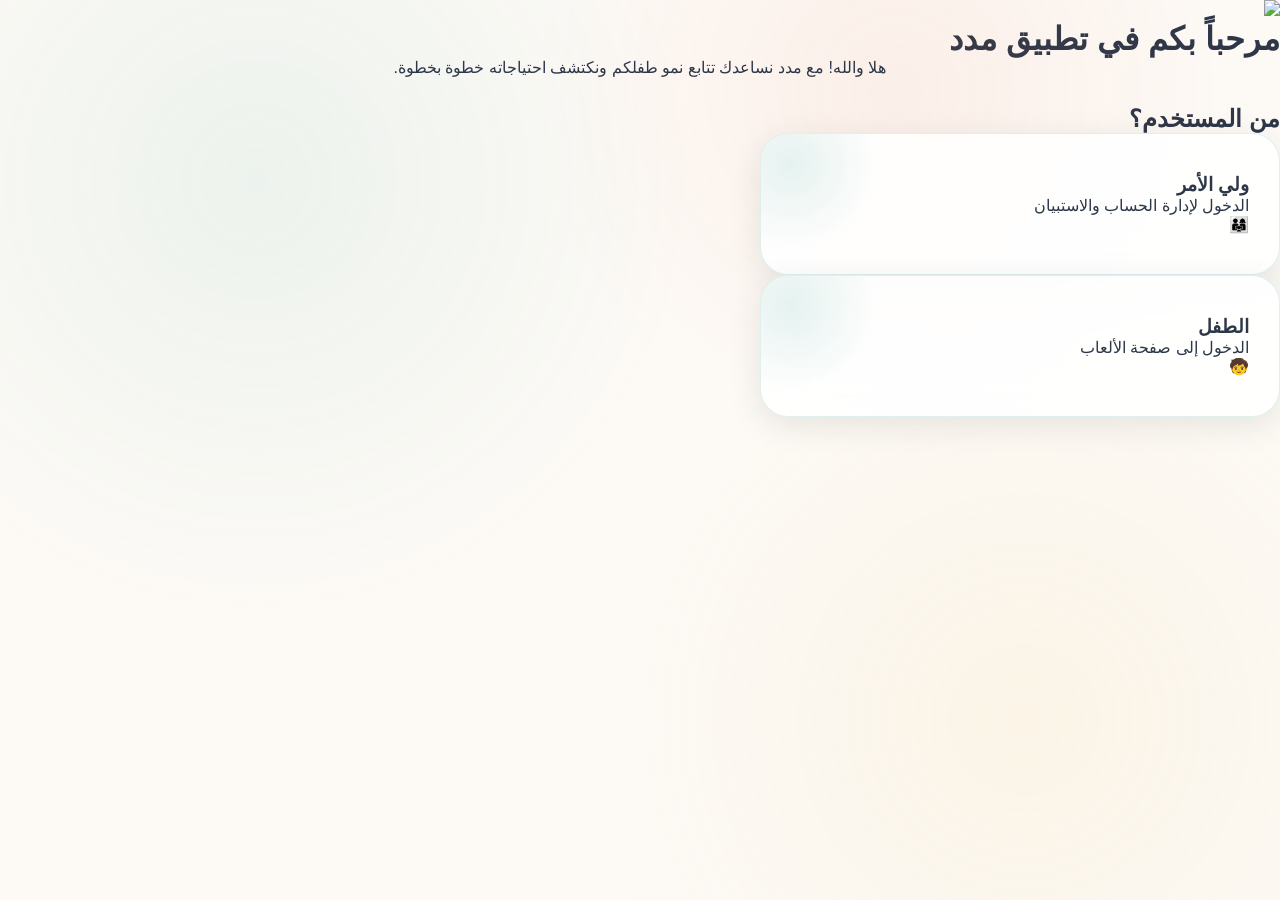
==== commit 2cc54393: "Update index.html" ====
--- a/index.html
+++ b/index.html
@@ -1,1081 +1,76 @@
 <!DOCTYPE html>
 <html lang="ar" dir="rtl">
+
 <head>
+
 <meta charset="UTF-8">
 <meta name="viewport" content="width=device-width, initial-scale=1.0">
+
 <title>مدد | MADDAD</title>
-<link href="https://fonts.googleapis.com/css2?family=Cairo:wght@300;400;500;600;700;900&family=Tajawal:wght@300;400;500;700;900&display=swap" rel="stylesheet">
-<style>
-  :root {
-    --sand: #F5EFE6;
-    --warm: #FDFAF6;
-    --teal: #2A9D8F;
-    --teal-light: #52B5A8;
-    --teal-dark: #1B7A6E;
-    --amber: #E9C46A;
-    --coral: #E76F51;
-    --coral-light: #F4A261;
-    --navy: #1A2E35;
-    --text: #2D3748;
-    --muted: #718096;
-    --border: rgba(42,157,143,0.2);
-    --card: rgba(255,255,255,0.85);
-    --shadow: 0 8px 32px rgba(26,46,53,0.1);
-    --shadow-hover: 0 16px 48px rgba(26,46,53,0.18);
-    --radius: 20px;
-    --radius-sm: 12px;
-  }
 
-  * { margin: 0; padding: 0; box-sizing: border-box; }
+<link rel="stylesheet" href="style.css">
 
-  body {
-    font-family: 'Cairo', sans-serif;
-    background: var(--warm);
-    color: var(--text);
-    min-height: 100vh;
-    overflow-x: hidden;
-  }
+</head>
 
-  /* Background texture */
-  body::before {
-    content: '';
-    position: fixed;
-    inset: 0;
-    background: 
-      radial-gradient(ellipse at 20% 20%, rgba(42,157,143,0.08) 0%, transparent 50%),
-      radial-gradient(ellipse at 80% 80%, rgba(233,196,106,0.1) 0%, transparent 50%),
-      radial-gradient(ellipse at 60% 10%, rgba(231,111,81,0.06) 0%, transparent 40%);
-    pointer-events: none;
-    z-index: 0;
-  }
-
-  .page {
-    display: none;
-    min-height: 100vh;
-    position: relative;
-    z-index: 1;
-    animation: fadeIn 0.5s ease;
-  }
-  .page.active { display: flex; flex-direction: column; }
-  @keyframes fadeIn { from { opacity: 0; transform: translateY(12px); } to { opacity: 1; transform: translateY(0); } }
-
-  /* ===== DECORATIVE SHAPES ===== */
-  .blob {
-    position: absolute;
-    border-radius: 50%;
-    filter: blur(60px);
-    opacity: 0.15;
-    pointer-events: none;
-  }
-
-  /* ===== LOGO ===== */
-  .logo {
-    display: flex;
-    align-items: center;
-    gap: 10px;
-    text-decoration: none;
-  }
-  .logo-icon {
-    width: 44px; height: 44px;
-    background: linear-gradient(135deg, var(--teal), var(--teal-dark));
-    border-radius: 14px;
-    display: flex; align-items: center; justify-content: center;
-    font-size: 22px;
-    box-shadow: 0 4px 16px rgba(42,157,143,0.35);
-    position: relative;
-    overflow: hidden;
-  }
-  .logo-icon::after {
-    content: '';
-    position: absolute;
-    top: -50%; left: -50%;
-    width: 200%; height: 200%;
-    background: linear-gradient(45deg, transparent 30%, rgba(255,255,255,0.15) 50%, transparent 70%);
-  }
-  .logo-text { font-size: 22px; font-weight: 900; color: var(--navy); letter-spacing: -0.5px; }
-  .logo-sub { font-size: 11px; color: var(--teal); font-weight: 500; letter-spacing: 1px; direction: ltr; }
-
-  /* ===== LOGIN PAGE ===== */
-  #loginPage {
-    align-items: center;
-    justify-content: center;
-    padding: 20px;
-  }
-  .login-card {
-    background: var(--card);
-    backdrop-filter: blur(20px);
-    border-radius: 28px;
-    padding: 48px;
-    width: 100%;
-    max-width: 420px;
-    box-shadow: var(--shadow);
-    border: 1px solid rgba(42,157,143,0.15);
-    position: relative;
-    overflow: hidden;
-  }
-  .login-card::before {
-    content: '';
-    position: absolute;
-    top: -60px; left: -60px;
-    width: 180px; height: 180px;
-    background: radial-gradient(circle, rgba(42,157,143,0.12) 0%, transparent 70%);
-    border-radius: 50%;
-  }
-  .login-header { text-align: center; margin-bottom: 36px; position: relative; }
-  .login-header .logo { justify-content: center; margin-bottom: 20px; }
-  .login-header h2 { font-size: 26px; font-weight: 700; color: var(--navy); margin-bottom: 6px; }
-  .login-header p { color: var(--muted); font-size: 14px; line-height: 1.6; }
-
-  .input-group { margin-bottom: 20px; }
-  .input-group label { display: block; font-size: 13px; font-weight: 600; color: var(--navy); margin-bottom: 8px; }
-  .input-wrap { position: relative; }
-  .input-wrap .icon { position: absolute; right: 14px; top: 50%; transform: translateY(-50%); font-size: 16px; opacity: 0.5; }
-  .form-input {
-    width: 100%;
-    padding: 14px 44px 14px 16px;
-    border: 1.5px solid var(--border);
-    border-radius: var(--radius-sm);
-    font-family: 'Cairo', sans-serif;
-    font-size: 14px;
-    background: rgba(255,255,255,0.7);
-    color: var(--text);
-    transition: all 0.3s;
-    outline: none;
-    direction: ltr;
-    text-align: right;
-  }
-  .form-input:focus { border-color: var(--teal); background: white; box-shadow: 0 0 0 3px rgba(42,157,143,0.1); }
-  .form-input::placeholder { color: #b0bec5; }
-
-  .btn-primary {
-    width: 100%;
-    padding: 15px;
-    background: linear-gradient(135deg, var(--teal), var(--teal-dark));
-    color: white;
-    border: none;
-    border-radius: var(--radius-sm);
-    font-family: 'Cairo', sans-serif;
-    font-size: 15px;
-    font-weight: 700;
-    cursor: pointer;
-    transition: all 0.3s;
-    box-shadow: 0 6px 20px rgba(42,157,143,0.3);
-    position: relative;
-    overflow: hidden;
-  }
-  .btn-primary::after {
-    content: '';
-    position: absolute;
-    inset: 0;
-    background: linear-gradient(135deg, rgba(255,255,255,0.1), transparent);
-    opacity: 0;
-    transition: opacity 0.3s;
-  }
-  .btn-primary:hover { transform: translateY(-2px); box-shadow: 0 10px 28px rgba(42,157,143,0.4); }
-  .btn-primary:hover::after { opacity: 1; }
-  .btn-primary:active { transform: translateY(0); }
-
-  .divider { text-align: center; margin: 20px 0; color: var(--muted); font-size: 13px; position: relative; }
-  .divider::before, .divider::after { content: ''; position: absolute; top: 50%; width: 35%; height: 1px; background: var(--border); }
-  .divider::before { right: 0; }
-  .divider::after { left: 0; }
-
-  .link-text { color: var(--teal); cursor: pointer; font-weight: 600; text-decoration: none; transition: color 0.2s; }
-  .link-text:hover { color: var(--teal-dark); }
-  .text-center { text-align: center; font-size: 13px; color: var(--muted); }
-
-  /* ===== NAVBAR ===== */
-  .navbar {
-    background: rgba(255,255,255,0.92);
-    backdrop-filter: blur(20px);
-    padding: 16px 28px;
-    display: flex;
-    align-items: center;
-    justify-content: space-between;
-    border-bottom: 1px solid var(--border);
-    position: sticky; top: 0; z-index: 100;
-    box-shadow: 0 2px 16px rgba(26,46,53,0.06);
-  }
-  .navbar-right { display: flex; align-items: center; gap: 16px; }
-  .avatar {
-    width: 38px; height: 38px;
-    background: linear-gradient(135deg, var(--teal-light), var(--teal));
-    border-radius: 50%;
-    display: flex; align-items: center; justify-content: center;
-    color: white;
-    font-size: 14px;
-    font-weight: 700;
-    cursor: pointer;
-    box-shadow: 0 2px 8px rgba(42,157,143,0.3);
-  }
-  .nav-name { font-size: 13px; font-weight: 600; color: var(--navy); }
-
-  /* ===== MAIN CONTENT ===== */
-  .main {
-    flex: 1;
-    padding: 32px 28px;
-    max-width: 900px;
-    margin: 0 auto;
-    width: 100%;
-  }
-
-  .page-title {
-    font-size: 28px;
-    font-weight: 900;
-    color: var(--navy);
-    margin-bottom: 4px;
-    letter-spacing: -0.5px;
-  }
-  .page-subtitle { font-size: 14px; color: var(--muted); margin-bottom: 28px; }
-
-  /* ===== DASHBOARD ===== */
-  .child-hero {
-    background: linear-gradient(135deg, var(--teal), var(--teal-dark));
-    border-radius: 24px;
-    padding: 28px 32px;
-    color: white;
-    margin-bottom: 28px;
-    position: relative;
-    overflow: hidden;
-    box-shadow: 0 8px 32px rgba(42,157,143,0.3);
-  }
-  .child-hero::before {
-    content: '';
-    position: absolute;
-    top: -40px; left: -40px;
-    width: 200px; height: 200px;
-    background: rgba(255,255,255,0.06);
-    border-radius: 50%;
-  }
-  .child-hero::after {
-    content: '';
-    position: absolute;
-    bottom: -60px; right: -20px;
-    width: 250px; height: 250px;
-    background: rgba(255,255,255,0.04);
-    border-radius: 50%;
-  }
-  .child-hero-content { position: relative; z-index: 1; display: flex; align-items: center; gap: 20px; }
-  .child-avatar-big {
-    width: 72px; height: 72px;
-    background: rgba(255,255,255,0.2);
-    border-radius: 50%;
-    display: flex; align-items: center; justify-content: center;
-    font-size: 36px;
-    border: 2px solid rgba(255,255,255,0.3);
-    flex-shrink: 0;
-  }
-  .child-info-text h3 { font-size: 22px; font-weight: 900; margin-bottom: 4px; }
-  .child-info-text p { font-size: 13px; opacity: 0.85; margin-bottom: 2px; }
-  .badge-white {
-    display: inline-flex;
-    align-items: center;
-    gap: 6px;
-    background: rgba(255,255,255,0.2);
-    border: 1px solid rgba(255,255,255,0.3);
-    border-radius: 100px;
-    padding: 4px 12px;
-    font-size: 12px;
-    margin-top: 8px;
-  }
-
-  .tasks-grid { display: grid; grid-template-columns: repeat(auto-fit, minmax(250px, 1fr)); gap: 16px; }
-  .task-card {
-    background: var(--card);
-    border-radius: var(--radius);
-    padding: 24px;
-    border: 1.5px solid var(--border);
-    cursor: pointer;
-    transition: all 0.3s;
-    box-shadow: 0 2px 12px rgba(26,46,53,0.06);
-    position: relative;
-    overflow: hidden;
-  }
-  .task-card::before {
-    content: '';
-    position: absolute;
-    top: 0; right: 0;
-    width: 80px; height: 80px;
-    border-radius: 0 var(--radius) 0 80px;
-    opacity: 0.08;
-    transition: opacity 0.3s;
-  }
-  .task-card:hover { transform: translateY(-4px); box-shadow: var(--shadow-hover); border-color: var(--teal); }
-  .task-card:hover::before { opacity: 0.15; }
-  .task-card.teal::before { background: var(--teal); }
-  .task-card.amber::before { background: var(--amber); }
-  .task-card.coral::before { background: var(--coral); }
-
-  .task-icon {
-    width: 52px; height: 52px;
-    border-radius: 16px;
-    display: flex; align-items: center; justify-content: center;
-    font-size: 24px;
-    margin-bottom: 16px;
-    position: relative;
-    z-index: 1;
-  }
-  .task-icon.teal { background: rgba(42,157,143,0.12); }
-  .task-icon.amber { background: rgba(233,196,106,0.2); }
-  .task-icon.coral { background: rgba(231,111,81,0.12); }
-  .task-card h4 { font-size: 16px; font-weight: 700; color: var(--navy); margin-bottom: 6px; position: relative; z-index: 1; }
-  .task-card p { font-size: 12px; color: var(--muted); line-height: 1.6; position: relative; z-index: 1; }
-
-  .arrow-btn {
-    display: inline-flex;
-    align-items: center;
-    gap: 6px;
-    margin-top: 14px;
-    font-size: 13px;
-    font-weight: 600;
-    color: var(--teal);
-    cursor: pointer;
-    transition: gap 0.2s;
-    position: relative; z-index: 1;
-  }
-  .arrow-btn:hover { gap: 10px; }
-
-  /* ===== QUESTIONNAIRE ===== */
-  .progress-bar-wrap { margin-bottom: 28px; }
-  .progress-label { display: flex; justify-content: space-between; font-size: 13px; margin-bottom: 10px; }
-  .progress-label span:first-child { font-weight: 600; color: var(--navy); }
-  .progress-label span:last-child { color: var(--teal); font-weight: 700; }
-  .progress-bar { height: 8px; background: rgba(42,157,143,0.12); border-radius: 100px; overflow: hidden; }
-  .progress-fill { height: 100%; background: linear-gradient(90deg, var(--teal), var(--teal-light)); border-radius: 100px; transition: width 0.5s ease; }
-
-  .question-card {
-    background: var(--card);
-    border-radius: 24px;
-    padding: 36px;
-    border: 1.5px solid var(--border);
-    box-shadow: var(--shadow);
-    margin-bottom: 24px;
-  }
-  .skill-tag {
-    display: inline-flex;
-    align-items: center;
-    gap: 6px;
-    background: rgba(42,157,143,0.1);
-    color: var(--teal-dark);
-    border-radius: 100px;
-    padding: 6px 14px;
-    font-size: 12px;
-    font-weight: 600;
-    margin-bottom: 18px;
-  }
-  .question-number { font-size: 13px; color: var(--muted); margin-bottom: 12px; }
-  .question-text { font-size: 18px; font-weight: 700; color: var(--navy); line-height: 1.6; margin-bottom: 28px; }
-
-  .answer-options { display: flex; gap: 14px; }
-  .answer-btn {
-    flex: 1;
-    padding: 16px;
-    border-radius: var(--radius-sm);
-    border: 2px solid var(--border);
-    background: white;
-    cursor: pointer;
-    transition: all 0.25s;
-    font-family: 'Cairo', sans-serif;
-    font-size: 15px;
-    font-weight: 700;
-    display: flex;
-    align-items: center;
-    justify-content: center;
-    gap: 8px;
-  }
-  .answer-btn.yes { color: var(--teal-dark); }
-  .answer-btn.no { color: var(--coral); }
-  .answer-btn:hover.yes { background: rgba(42,157,143,0.08); border-color: var(--teal); }
-  .answer-btn:hover.no { background: rgba(231,111,81,0.08); border-color: var(--coral); }
-  .answer-btn.selected.yes { background: rgba(42,157,143,0.1); border-color: var(--teal); }
-  .answer-btn.selected.no { background: rgba(231,111,81,0.1); border-color: var(--coral); }
-
-  .note-box {
-    background: rgba(233,196,106,0.12);
-    border: 1px solid rgba(233,196,106,0.3);
-    border-radius: var(--radius-sm);
-    padding: 14px 18px;
-    font-size: 13px;
-    color: #7d6200;
-    display: flex;
-    gap: 10px;
-    align-items: flex-start;
-    line-height: 1.6;
-  }
-  .note-icon { font-size: 16px; flex-shrink: 0; margin-top: 1px; }
-
-  /* ===== RESULTS ===== */
-  .result-hero {
-    border-radius: 24px;
-    padding: 36px;
-    margin-bottom: 24px;
-    text-align: center;
-    position: relative;
-    overflow: hidden;
-  }
-  .result-hero.high-risk {
-    background: linear-gradient(135deg, #fff5f3, #fff0ee);
-    border: 1.5px solid rgba(231,111,81,0.25);
-  }
-  .risk-badge {
-    display: inline-flex;
-    align-items: center;
-    gap: 8px;
-    background: rgba(231,111,81,0.12);
-    color: var(--coral);
-    border: 1px solid rgba(231,111,81,0.2);
-    border-radius: 100px;
-    padding: 8px 20px;
-    font-size: 13px;
-    font-weight: 700;
-    margin-bottom: 16px;
-  }
-  .risk-circle {
-    width: 100px; height: 100px;
-    margin: 0 auto 20px;
-    border-radius: 50%;
-    background: rgba(231,111,81,0.1);
-    border: 3px solid rgba(231,111,81,0.25);
-    display: flex; align-items: center; justify-content: center;
-    font-size: 48px;
-    position: relative;
-  }
-  .risk-circle::after {
-    content: '';
-    position: absolute;
-    inset: -8px;
-    border-radius: 50%;
-    border: 1.5px dashed rgba(231,111,81,0.2);
-    animation: spin 20s linear infinite;
-  }
-  @keyframes spin { to { transform: rotate(360deg); } }
-  .result-hero h2 { font-size: 24px; font-weight: 900; color: var(--navy); margin-bottom: 10px; }
-  .result-hero p { font-size: 14px; color: var(--muted); line-height: 1.7; max-width: 400px; margin: 0 auto; }
-
-  .btn-secondary {
-    padding: 13px 28px;
-    background: transparent;
-    color: var(--teal);
-    border: 2px solid var(--teal);
-    border-radius: var(--radius-sm);
-    font-family: 'Cairo', sans-serif;
-    font-size: 14px;
-    font-weight: 700;
-    cursor: pointer;
-    transition: all 0.3s;
-  }
-  .btn-secondary:hover { background: rgba(42,157,143,0.06); }
-
-  .btn-inline {
-    padding: 13px 28px;
-    background: linear-gradient(135deg, var(--teal), var(--teal-dark));
-    color: white;
-    border: none;
-    border-radius: var(--radius-sm);
-    font-family: 'Cairo', sans-serif;
-    font-size: 14px;
-    font-weight: 700;
-    cursor: pointer;
-    transition: all 0.3s;
-    box-shadow: 0 4px 16px rgba(42,157,143,0.25);
-  }
-  .btn-inline:hover { transform: translateY(-2px); box-shadow: 0 8px 24px rgba(42,157,143,0.35); }
-
-  .result-actions { display: flex; gap: 12px; justify-content: center; margin-top: 24px; flex-wrap: wrap; }
-
-  /* ===== FOLLOWUP ===== */
-  .followup-list { display: flex; flex-direction: column; gap: 12px; margin-bottom: 24px; }
-  .followup-item {
-    background: var(--card);
-    border-radius: var(--radius-sm);
-    padding: 18px 22px;
-    border: 1.5px solid var(--border);
-    display: flex;
-    align-items: center;
-    gap: 14px;
-    cursor: pointer;
-    transition: all 0.25s;
-  }
-  .followup-item:hover { border-color: var(--teal); transform: translateX(-4px); box-shadow: 0 4px 16px rgba(42,157,143,0.1); }
-  .followup-item.answered { background: rgba(42,157,143,0.04); border-color: rgba(42,157,143,0.3); }
-  .followup-checkbox {
-    width: 24px; height: 24px;
-    border: 2px solid var(--border);
-    border-radius: 8px;
-    flex-shrink: 0;
-    display: flex; align-items: center; justify-content: center;
-    transition: all 0.25s;
-    font-size: 12px;
-    color: transparent;
-    background: transparent;
-  }
-  .followup-item.answered .followup-checkbox {
-    background: var(--teal);
-    border-color: var(--teal);
-    color: white;
-  }
-  .followup-text { font-size: 14px; font-weight: 600; color: var(--navy); flex: 1; line-height: 1.5; }
-
-  /* ===== INTERVENTION ===== */
-  .intervention-grid { display: flex; flex-direction: column; gap: 16px; margin-bottom: 24px; }
-  .activity-card {
-    background: var(--card);
-    border-radius: var(--radius);
-    padding: 24px 28px;
-    border: 1.5px solid var(--border);
-    display: flex;
-    align-items: center;
-    gap: 20px;
-    box-shadow: 0 2px 12px rgba(26,46,53,0.06);
-    transition: all 0.3s;
-  }
-  .activity-card:hover { transform: translateX(-4px); box-shadow: var(--shadow); border-color: var(--teal); }
-  .activity-num {
-    width: 48px; height: 48px;
-    background: linear-gradient(135deg, var(--teal), var(--teal-dark));
-    border-radius: 14px;
-    display: flex; align-items: center; justify-content: center;
-    color: white;
-    font-size: 20px;
-    font-weight: 900;
-    flex-shrink: 0;
-    box-shadow: 0 4px 12px rgba(42,157,143,0.25);
-  }
-  .activity-info h4 { font-size: 16px; font-weight: 700; color: var(--navy); margin-bottom: 4px; }
-  .activity-info .skill-label { font-size: 12px; color: var(--teal); font-weight: 600; }
-
-  .start-session-btn {
-    width: 100%;
-    padding: 18px;
-    background: linear-gradient(135deg, var(--coral-light), var(--coral));
-    color: white;
-    border: none;
-    border-radius: var(--radius-sm);
-    font-family: 'Cairo', sans-serif;
-    font-size: 16px;
-    font-weight: 700;
-    cursor: pointer;
-    transition: all 0.3s;
-    box-shadow: 0 6px 24px rgba(231,111,81,0.3);
-    display: flex;
-    align-items: center;
-    justify-content: center;
-    gap: 10px;
-  }
-  .start-session-btn:hover { transform: translateY(-2px); box-shadow: 0 10px 32px rgba(231,111,81,0.4); }
-
-  /* ===== BACK BTN ===== */
-  .back-btn {
-    display: inline-flex;
-    align-items: center;
-    gap: 6px;
-    font-size: 13px;
-    font-weight: 600;
-    color: var(--muted);
-    cursor: pointer;
-    padding: 8px 16px;
-    border-radius: 100px;
-    border: 1.5px solid var(--border);
-    background: white;
-    transition: all 0.2s;
-    margin-bottom: 20px;
-  }
-  .back-btn:hover { color: var(--navy); border-color: var(--navy); }
-
-  /* ===== TOAST ===== */
-  .toast {
-    position: fixed;
-    bottom: 28px;
-    left: 50%;
-    transform: translateX(-50%) translateY(80px);
-    background: var(--navy);
-    color: white;
-    padding: 14px 24px;
-    border-radius: 100px;
-    font-size: 13px;
-    font-weight: 600;
-    transition: transform 0.4s cubic-bezier(0.34, 1.56, 0.64, 1);
-    z-index: 1000;
-    white-space: nowrap;
-    box-shadow: 0 8px 32px rgba(26,46,53,0.3);
-  }
-  .toast.show { transform: translateX(-50%) translateY(0); }
-
-  .decorative-dots {
-    position: absolute;
-    opacity: 0.12;
-    pointer-events: none;
-  }
-
-  @media (max-width: 600px) {
-    .main { padding: 20px 16px; }
-    .login-card { padding: 32px 24px; }
-    .answer-options { flex-direction: column; }
-    .child-hero-content { flex-direction: column; text-align: center; }
-    .task-icon { margin: 0 auto 16px; }
-    .task-card { text-align: center; }
-    .arrow-btn { justify-content: center; }
-  }
-</style>
-</head>
 <body>
 
-<!-- ===== LOGIN PAGE ===== -->
-<div class="page active" id="loginPage">
-  <div class="blob" style="width:300px;height:300px;top:-100px;right:-100px;background:var(--teal);"></div>
-  <div class="blob" style="width:200px;height:200px;bottom:-50px;left:-50px;background:var(--amber);"></div>
-  <div class="login-card">
-    <div class="login-header">
-      <div class="logo" style="justify-content:center;margin-bottom:20px;">
-        <img src="[data-uri]" alt="Maddad Logo" style="height:44px;width:auto;object-fit:contain;">
-      </div>
-      <h2>أهلاً بك مجدداً ✨</h2>
-      <p>منصة متخصصة في الكشف المبكر والتدخل<br>لدعم أطفال طيف التوحد</p>
+<div class="container">
+
+    <div class="welcome-section">
+
+        <!-- الشعار -->
+        <img src="logo.png" class="logo">
+
+        <h1 class="welcome-title">
+            مرحباً بكم في تطبيق مدد
+        </h1>
+
+        <p class="welcome-text">
+            هلا والله! مع مدد نساعدك تتابع نمو طفلكم
+            ونكتشف احتياجاته خطوة بخطوة.
+        </p>
+
     </div>
-    <div class="input-group">
-      <label>البريد الإلكتروني</label>
-      <div class="input-wrap">
-        <span class="icon">📧</span>
-        <input class="form-input" id="emailInput" type="email" placeholder="example@email.com">
-      </div>
+
+
+    <div class="user-section">
+
+        <h2 class="user-heading">
+            من المستخدم؟
+        </h2>
+
+        <div class="role-grid">
+
+            <div class="role-card parent" onclick="goParent()">
+
+                <div class="role-text">
+                    <h3>ولي الأمر</h3>
+                    <p>الدخول لإدارة الحساب والاستبيان</p>
+                </div>
+
+                <div class="icon">👨‍👩‍👧</div>
+
+            </div>
+
+
+            <div class="role-card child" onclick="goChild()">
+
+                <div class="role-text">
+                    <h3>الطفل</h3>
+                    <p>الدخول إلى صفحة الألعاب</p>
+                </div>
+
+                <div class="icon">🧒</div>
+
+            </div>
+
+        </div>
+
     </div>
-    <div class="input-group">
-      <label>كلمة المرور</label>
-      <div class="input-wrap">
-        <span class="icon">🔒</span>
-        <input class="form-input" id="passwordInput" type="password" placeholder="••••••••">
-      </div>
-    </div>
-    <div id="loginError" style="color:#E76F51;font-size:13px;margin-bottom:12px;display:none;text-align:center;font-weight:600;">⚠️ يرجى إدخال البريد الإلكتروني وكلمة المرور</div>
-    <button class="btn-primary" onclick="handleLogin()">تسجيل الدخول</button>
-    <div class="divider">أو</div>
-    <p class="text-center">مستخدم جديد؟ <a class="link-text" onclick="showToast('سيتم إضافة التسجيل قريباً')">إنشاء حساب</a></p>
-  </div>
+
 </div>
 
-<!-- ===== DASHBOARD ===== -->
-<div class="page" id="dashboard">
-  <nav class="navbar">
-    <div class="logo" onclick="goTo('dashboard')" style="cursor:pointer;">
-      <img src="[data-uri]" alt="Maddad Logo" style="height:44px;width:auto;object-fit:contain;">
-    </div>
-    <div class="navbar-right">
-      <div class="nav-name">والدة سارة</div>
-      <div class="avatar" onclick="showToast('الملف الشخصي')">و</div>
-    </div>
-  </nav>
-  <div class="main">
-    <div class="page-title">لوحة المتابعة</div>
-    <div class="page-subtitle">مرحباً، إليك آخر تحديثات ملف سارة 🌟</div>
+<script src="script.js"></script>
 
-    <div class="child-hero">
-      <div class="child-hero-content">
-        <div class="child-avatar-big">👧</div>
-        <div class="child-info-text">
-          <h3>سارة</h3>
-          <p>📅 تاريخ التسجيل: ١ / ٠٥ / ١٤٤٦هـ</p>
-          <p>🎂 العمر: ٢٤ شهراً</p>
-          <div class="badge-white">🟢 متابعة نشطة</div>
-        </div>
-      </div>
-    </div>
-
-    <div style="text-align:center;margin-top:16px;">
-      <button class="start-session-btn" style="max-width:340px;margin:0 auto;" onclick="goTo('questionnaire')">
-        📋 ابدأ الاستبيان الآن
-      </button>
-    </div>
-  </div>
-</div>
-
-<!-- ===== QUESTIONNAIRE PAGE ===== -->
-<div class="page" id="questionnaire">
-  <nav class="navbar">
-    <div class="logo" onclick="goTo('dashboard')" style="cursor:pointer;">
-      <img src="[data-uri]" alt="Maddad Logo" style="height:44px;width:auto;object-fit:contain;">
-    </div>
-    <div class="navbar-right">
-      <div class="nav-name">والدة سارة</div>
-      <div class="avatar">و</div>
-    </div>
-  </nav>
-  <div class="main">
-    <button class="back-btn" onclick="goTo('dashboard')">→ العودة للوحة</button>
-    <div class="page-title">استبيان الفحص</div>
-    <div class="page-subtitle">يرجى الإجابة بصدق لضمان دقة النتائج</div>
-
-    <div class="progress-bar-wrap">
-      <div class="progress-label">
-        <span>السؤال <span id="qNum">1</span> من 10</span>
-        <span id="qPct">10%</span>
-      </div>
-      <div class="progress-bar">
-        <div class="progress-fill" id="qProgress" style="width:10%"></div>
-      </div>
-    </div>
-
-    <div class="question-card">
-      <div class="skill-tag" id="qSkill">👂 الاستجابة للاسم</div>
-      <div class="question-number" id="qNumLabel">السؤال الأول</div>
-      <div class="question-text" id="questionText">
-        هل يتواصل طفلك معك بصرياً لمدة ٣ ثوانٍ على الأقل أثناء اللعب أو الحديث معه؟
-      </div>
-      <div class="answer-options">
-        <button class="answer-btn yes" id="yesBtn" onclick="answer('yes')">✅ نعم</button>
-        <button class="answer-btn no" id="noBtn" onclick="answer('no')">❌ لا</button>
-      </div>
-    </div>
-
-    <div class="note-box">
-      <span class="note-icon">⚠️</span>
-      <span>تنبيه: هذه الأداة ليست تشخيصية طبية، بل وسيلة مساعدة للكشف المبكر. النتائج تعتمد على ملاحظاتك الصادقة.</span>
-    </div>
-  </div>
-</div>
-
-<!-- ===== RESULTS PAGE ===== -->
-<div class="page" id="results">
-  <nav class="navbar">
-    <div class="logo" onclick="goTo('dashboard')" style="cursor:pointer;">
-      <img src="[data-uri]" alt="Maddad Logo" style="height:44px;width:auto;object-fit:contain;">
-    </div>
-    <div class="navbar-right">
-      <div class="nav-name">والدة سارة</div>
-      <div class="avatar">و</div>
-    </div>
-  </nav>
-  <div class="main">
-    <button class="back-btn" onclick="goTo('dashboard')">→ العودة للوحة</button>
-    <div class="page-title">نتائج الفحص</div>
-    <div class="page-subtitle">بناءً على إجاباتك، تم تحليل مستوى طفلك</div>
-
-    <div class="result-hero" id="resultHero">
-      <div id="resultBadge" class="risk-badge"></div>
-      <div id="resultCircle" class="risk-circle"></div>
-      <h2 id="resultTitle"></h2>
-      <p id="resultDesc"></p>
-
-      <!-- Model probabilities bar -->
-      <div id="modelProbs" style="margin:20px auto 0;max-width:360px;text-align:right;">
-        <div style="font-size:12px;color:#718096;margin-bottom:10px;font-weight:600;">📊 توزيع احتمالات النموذج</div>
-        <div style="margin-bottom:8px;">
-          <div style="display:flex;justify-content:space-between;font-size:12px;margin-bottom:4px;">
-            <span id="probLowVal"></span><span style="color:#2A9D8F;font-weight:600;">خطورة منخفضة</span>
-          </div>
-          <div style="height:8px;background:rgba(42,157,143,0.12);border-radius:100px;overflow:hidden;">
-            <div id="probLowBar" style="height:100%;background:#2A9D8F;border-radius:100px;transition:width 1s ease;width:0%"></div>
-          </div>
-        </div>
-        <div style="margin-bottom:8px;">
-          <div style="display:flex;justify-content:space-between;font-size:12px;margin-bottom:4px;">
-            <span id="probMidVal"></span><span style="color:#E9C46A;font-weight:600;">خطورة متوسطة</span>
-          </div>
-          <div style="height:8px;background:rgba(233,196,106,0.15);border-radius:100px;overflow:hidden;">
-            <div id="probMidBar" style="height:100%;background:#E9C46A;border-radius:100px;transition:width 1s ease;width:0%"></div>
-          </div>
-        </div>
-        <div>
-          <div style="display:flex;justify-content:space-between;font-size:12px;margin-bottom:4px;">
-            <span id="probHighVal"></span><span style="color:#E76F51;font-weight:600;">خطورة مرتفعة</span>
-          </div>
-          <div style="height:8px;background:rgba(231,111,81,0.12);border-radius:100px;overflow:hidden;">
-            <div id="probHighBar" style="height:100%;background:#E76F51;border-radius:100px;transition:width 1s ease;width:0%"></div>
-          </div>
-        </div>
-      </div>
-
-      <div class="result-actions" id="resultActions"></div>
-    </div>
-
-    <div class="note-box" style="margin-bottom:8px;">
-      <span class="note-icon">ℹ️</span>
-      <span>تنبيه: هذه ليست أداة تشخيصية طبية. هي وسيلة مساعدة للكشف المبكر. يُرجى التواصل مع متخصص للحصول على تقييم شامل.</span>
-    </div>
-  </div>
-</div>
-
-<!-- ===== FOLLOWUP PAGE ===== -->
-<div class="page" id="followup">
-  <nav class="navbar">
-    <div class="logo" onclick="goTo('dashboard')" style="cursor:pointer;">
-      <img src="[data-uri]" alt="Maddad Logo" style="height:44px;width:auto;object-fit:contain;">
-    </div>
-    <div class="navbar-right">
-      <div class="nav-name">والدة سارة</div>
-      <div class="avatar">و</div>
-    </div>
-  </nav>
-  <div class="main">
-    <button class="back-btn" onclick="goTo('results')">→ العودة للنتائج</button>
-    <div class="page-title">أسئلة المتابعة</div>
-    <div class="page-subtitle">مهارة مخصصة: التواصل البصري 👁️</div>
-
-    <div class="followup-list" id="followupList">
-      <div class="followup-item" onclick="toggleFollowup(this)">
-        <div class="followup-checkbox">✓</div>
-        <div class="followup-text">هل ينظر طفلك إلى عينيك عندما يحتاج إلى شيء ما؟</div>
-      </div>
-      <div class="followup-item" onclick="toggleFollowup(this)">
-        <div class="followup-checkbox">✓</div>
-        <div class="followup-text">هل ينظر إلى عينيك أثناء اللعب معك؟</div>
-      </div>
-      <div class="followup-item" onclick="toggleFollowup(this)">
-        <div class="followup-checkbox">✓</div>
-        <div class="followup-text">هل ينظر إلى عينيك أثناء الأكل؟</div>
-      </div>
-      <div class="followup-item" onclick="toggleFollowup(this)">
-        <div class="followup-checkbox">✓</div>
-        <div class="followup-text">هل ينظر إلى عينيك عندما تقرأ له قصة؟</div>
-      </div>
-      <div class="followup-item" onclick="toggleFollowup(this)">
-        <div class="followup-checkbox">✓</div>
-        <div class="followup-text">هل يلتقط نظرة طفلك نظرتك حين تناديه باسمه؟</div>
-      </div>
-    </div>
-
-    <button class="btn-inline" style="width:100%;" onclick="goTo('intervention')">تأكيد الإجابات ومتابعة →</button>
-  </div>
-</div>
-
-<!-- ===== INTERVENTION PAGE ===== -->
-<div class="page" id="intervention">
-  <nav class="navbar">
-    <div class="logo" onclick="goTo('dashboard')" style="cursor:pointer;">
-      <img src="[data-uri]" alt="Maddad Logo" style="height:44px;width:auto;object-fit:contain;">
-    </div>
-    <div class="navbar-right">
-      <div class="nav-name">والدة سارة</div>
-      <div class="avatar">و</div>
-    </div>
-  </nav>
-  <div class="main">
-    <button class="back-btn" onclick="goTo('followup')">→ العودة لأسئلة المتابعة</button>
-    <div class="page-title">خطة التدخل 🌟</div>
-    <div class="page-subtitle">نقترح الأنشطة التالية لتقوية المهارات لدى سارة</div>
-
-    <div class="intervention-grid">
-      <div class="activity-card" style="cursor:pointer;" onclick="showToast('🎮 جاري تحميل اللعبة...')">
-        <div class="activity-num" style="background:linear-gradient(135deg,var(--teal),var(--teal-dark));">١</div>
-        <div class="activity-info">
-          <h4>لعبة التواصل البصري 👁️</h4>
-          <div class="skill-label">التواصل البصري</div>
-          <p style="font-size:13px;color:var(--muted);margin-top:6px;line-height:1.6;">لعبة تفاعلية تساعد الطفل على تطوير مهارة التواصل البصري من خلال أنشطة ممتعة وجذابة</p>
-          <div class="arrow-btn" style="margin-top:12px;">ابدأ اللعبة ←</div>
-        </div>
-      </div>
-      <div class="activity-card" style="cursor:pointer;" onclick="showToast('🎮 جاري تحميل اللعبة...')">
-        <div class="activity-num" style="background:linear-gradient(135deg,var(--coral-light),var(--coral));">٢</div>
-        <div class="activity-info">
-          <h4>لعبة الاستجابة للاسم 📣</h4>
-          <div class="skill-label">الاستجابة للاسم</div>
-          <p style="font-size:13px;color:var(--muted);margin-top:6px;line-height:1.6;">لعبة مصممة لتحفيز الطفل على الاستجابة عند مناداته باسمه بأساليب ترفيهية مثيرة</p>
-          <div class="arrow-btn" style="margin-top:12px;color:var(--coral);">ابدأ اللعبة ←</div>
-        </div>
-      </div>
-    </div>
-
-    <button class="start-session-btn" onclick="showToast('✅ تم بدء جلسة اللعب بنجاح!')">
-      🎮 ابدأ جلسة اللعب الآن
-    </button>
-  </div>
-</div>
-
-<!-- Toast Notification -->
-<div class="toast" id="toast"></div>
-
-<script>
-  // ===== MODEL PREDICTION (XGBoost multi:softprob equivalent) =====
-  // Replicates the multi-class risk scoring of the uploaded XGBClassifier
-  // Classes: 0 = Low Risk, 1 = Medium Risk, 2 = High Risk
-  // Critical items (higher weight): Q1 (name), Q2 (eye contact), Q6 (pointing), Q8 (joint attn)
-  function runModel(answers) {
-    // answers: array of 10 values, 1=Yes, 0=No
-    const weights = [1.5, 1.8, 1.0, 1.0, 1.0, 1.5, 1.0, 1.3, 1.0, 1.0];
-    let failScore = 0;
-    let maxScore = 0;
-    for (let i = 0; i < 10; i++) {
-      maxScore += weights[i];
-      if (answers[i] === 0) failScore += weights[i];
-    }
-    const ratio = failScore / maxScore;
-
-    // Softmax-style probabilities (simulating multi:softprob)
-    let raw = [0, 0, 0];
-    if (ratio < 0.2) {
-      raw = [3.2, 0.5, 0.1];
-    } else if (ratio < 0.4) {
-      raw = [1.5, 2.8, 0.4];
-    } else if (ratio < 0.6) {
-      raw = [0.4, 2.5, 1.8];
-    } else {
-      raw = [0.1, 0.6, 3.5];
-    }
-    // Softmax
-    const expSum = raw.reduce((s, v) => s + Math.exp(v), 0);
-    const probs = raw.map(v => Math.exp(v) / expSum);
-    const pred = probs.indexOf(Math.max(...probs));
-    return { pred, probs };
-  }
-
-  // ===== LOGIN HANDLER =====
-  function handleLogin() {
-    const email = document.getElementById('emailInput').value.trim();
-    const password = document.getElementById('passwordInput').value.trim();
-    const err = document.getElementById('loginError');
-    if (!email || !password) {
-      err.style.display = 'block';
-      setTimeout(() => err.style.display = 'none', 3000);
-      return;
-    }
-    goTo('dashboard');
-  }
-
-  // ===== RESULTS RENDERER =====
-  function renderResults() {
-    const result = runModel(userAnswers);
-    const pred = result.pred;
-    const probs = result.probs;
-
-    const hero = document.getElementById('resultHero');
-    const badge = document.getElementById('resultBadge');
-    const circle = document.getElementById('resultCircle');
-    const title = document.getElementById('resultTitle');
-    const desc = document.getElementById('resultDesc');
-    const actions = document.getElementById('resultActions');
-
-    const configs = [
-      {
-        cls: 'low-risk',
-        bg: 'linear-gradient(135deg,#f0fdf9,#e8f8f5)',
-        border: 'rgba(42,157,143,0.25)',
-        badgeColor: 'rgba(42,157,143,0.1)',
-        badgeText: 'color:var(--teal-dark)',
-        icon: '✅',
-        badgeLabel: '🟢 خطورة منخفضة',
-        titleText: 'طفلك يُظهر مؤشرات نمو طبيعية 🌱',
-        descText: 'بناءً على إجاباتك، لا تظهر لدى طفلك علامات تستوجب قلقاً. يُنصح بمواصلة المتابعة الدورية لضمان التطور السليم.',
-        actBtns: `<button class="btn-secondary" onclick="goTo('dashboard')">العودة للرئيسية</button>
-                  <button class="btn-inline" onclick="goTo('intervention')">استعرض الأنشطة</button>`
-      },
-      {
-        cls: 'mid-risk',
-        bg: 'linear-gradient(135deg,#fffdf0,#fefce8)',
-        border: 'rgba(233,196,106,0.35)',
-        badgeColor: 'rgba(233,196,106,0.15)',
-        badgeText: 'color:#7d6200',
-        icon: '⚡',
-        badgeLabel: '🟡 خطورة متوسطة',
-        titleText: 'ظهرت بعض المؤشرات التي تستحق المتابعة',
-        descText: 'يُظهر طفلك بعض العلامات التي تستوجب انتباهاً إضافياً. يُنصح بمتابعة أسئلة التوضيح ثم التواصل مع متخصص.',
-        actBtns: `<button class="btn-secondary" onclick="goTo('dashboard')">العودة للرئيسية</button>
-                  <button class="btn-inline" onclick="goTo('followup')">أسئلة التوضيح</button>`
-      },
-      {
-        cls: 'high-risk',
-        bg: 'linear-gradient(135deg,#fff5f3,#fff0ee)',
-        border: 'rgba(231,111,81,0.25)',
-        badgeColor: 'rgba(231,111,81,0.12)',
-        badgeText: 'color:var(--coral)',
-        icon: '⚠️',
-        badgeLabel: '🔴 خطورة مرتفعة',
-        titleText: 'طفلك يُظهر علامات تستوجب تقييماً أعمق',
-        descText: 'ظهرت لدى طفلك مؤشرات تحتاج إلى متابعة متخصصة. نوصي بالانتقال إلى أسئلة التوضيح والتواصل مع طبيب متخصص في أقرب وقت.',
-        actBtns: `<button class="btn-secondary" onclick="goTo('dashboard')">العودة للرئيسية</button>
-                  <button class="btn-inline" onclick="goTo('followup')">انتقل إلى أسئلة التوضيح</button>`
-      }
-    ];
-
-    const c = configs[pred];
-    hero.style.background = c.bg;
-    hero.style.border = '1.5px solid ' + c.border;
-    badge.style.cssText = `display:inline-flex;align-items:center;gap:8px;background:${c.badgeColor};${c.badgeText};border:1px solid ${c.border};border-radius:100px;padding:8px 20px;font-size:13px;font-weight:700;margin-bottom:16px;`;
-    badge.textContent = c.badgeLabel;
-    circle.textContent = c.icon;
-    title.textContent = c.titleText;
-    desc.textContent = c.descText;
-    actions.innerHTML = c.actBtns;
-
-    // Animate probability bars
-    setTimeout(() => {
-      document.getElementById('probLowBar').style.width = (probs[0]*100).toFixed(1) + '%';
-      document.getElementById('probMidBar').style.width = (probs[1]*100).toFixed(1) + '%';
-      document.getElementById('probHighBar').style.width = (probs[2]*100).toFixed(1) + '%';
-      document.getElementById('probLowVal').textContent = (probs[0]*100).toFixed(1) + '%';
-      document.getElementById('probMidVal').textContent = (probs[1]*100).toFixed(1) + '%';
-      document.getElementById('probHighVal').textContent = (probs[2]*100).toFixed(1) + '%';
-    }, 200);
-  }
-
-  const questionLabels = ['الأول','الثاني','الثالث','الرابع','الخامس','السادس','السابع','الثامن','التاسع','العاشر'];
-  const questionSkills = [
-    '👂 الاستجابة للاسم',
-    '👁️ التواصل البصري',
-    '😊 الابتسامة الاجتماعية',
-    '🎭 التقليد',
-    '🔍 التمييز',
-    '☝️ الإشارة بالإصبع',
-    '😄 تعابير الوجه',
-    '🤝 الانتباه المشترك',
-    '🧸 مهارات اللعب',
-    '📢 الاستجابة للأوامر'
-  ];
-  const questions = [
-    'هل يستجيب طفلك عند مناداته باسمه، يلتفت أو ينظر إليك؟',
-    'هل يتواصل طفلك معك بصريًا وينظر إليك لمدة 3-5 ثوانٍ أثناء لعبك، غنائك، أو حديثك معه؟',
-    'عندما يستيقظ طفلك صباحًا، أو عند مقابلة أحد الوالدين أو الأشخاص المألوفين، فإنه يبتسم لك أو لهم؟',
-    'هل يحاول طفلك تقليد أفعالك أو أفعال الأشخاص من حوله (مثال: يصلي بجانب شخص آخر، تقليد التحدث بالجوال، تقليد حركات الأغاني)؟',
-    'هل يشير طفلك إلى أعضاء جسمه عند سؤاله، ويميز أفراد الأسرة بأسمائهم، ويميز الأدوات اليومية (كرسي، ملعقة، تلفاز)؟',
-    'عند رغبة طفلك بالحصول على شيء معروض أمامه، أو عندما يريد لفت انتباهك إلى شيء معيّن، فإنه يشير إليه بإصبعه؟',
-    'هل يميز طفلك مشاعر الآخرين (الفرح، الحزن)، ويعطي ردة فعل مناسبة (يتأثر ببكاء الآخرين، يفرح عند ضحك الآخرين معه)؟',
-    'هل يُحضر طفلك لعبة مهتمًا بها ويُريها للوالدين، ويطلب المشاركة في اللعب، أو ينتظر رد فعل من الآخرين تجاهه أثناء اللعب؟',
-    'هل يندمج طفلك في أنواع مختلفة من اللعب: الوظيفي (دفع السيارة) والتخيلي (التظاهر بالتحدث بالهاتف، إطعام الدمية)؟',
-    'هل يتبع طفلك الأوامر اليومية البسيطة (مثل: أعطني، افتح الباب، نادي ماما، اجلس، جيب الشنطة)؟'
-  ];
-  let currentQ = 0;
-  let userAnswers = [];
-
-  function goTo(pageId) {
-    document.querySelectorAll('.page').forEach(p => p.classList.remove('active'));
-    document.getElementById(pageId).classList.add('active');
-    window.scrollTo({ top: 0, behavior: 'smooth' });
-    if (pageId === 'questionnaire') { currentQ = 0; userAnswers = []; updateQuestion(); }
-    if (pageId === 'results') { renderResults(); }
-  }
-
-  function updateQuestion() {
-    document.getElementById('qNum').textContent = currentQ + 1;
-    document.getElementById('qPct').textContent = ((currentQ + 1) * 10) + '%';
-    document.getElementById('qProgress').style.width = ((currentQ + 1) * 10) + '%';
-    document.getElementById('qNumLabel').textContent = 'السؤال ' + questionLabels[currentQ];
-    document.getElementById('questionText').textContent = questions[currentQ];
-    document.getElementById('qSkill').textContent = questionSkills[currentQ];
-    document.getElementById('yesBtn').classList.remove('selected');
-    document.getElementById('noBtn').classList.remove('selected');
-  }
-
-  function answer(val) {
-    document.getElementById(val + 'Btn').classList.add('selected');
-    userAnswers[currentQ] = (val === 'yes') ? 1 : 0;
-    setTimeout(() => {
-      currentQ++;
-      if (currentQ < 10) {
-        updateQuestion();
-      } else {
-        goTo('results');
-      }
-    }, 400);
-  }
-
-  function toggleFollowup(el) {
-    el.classList.toggle('answered');
-  }
-
-  function showToast(msg) {
-    const t = document.getElementById('toast');
-    t.textContent = msg;
-    t.classList.add('show');
-    setTimeout(() => t.classList.remove('show'), 3000);
-  }
-</script>
 </body>
 </html>
--- a/style.css
+++ b/style.css
@@ -0,0 +1,330 @@
+
+:root {
+  --sand: #F5EFE6;
+  --warm: #FDFAF6;
+  --teal: #2A9D8F;
+  --teal-light: #52B5A8;
+  --teal-dark: #1B7A6E;
+  --amber: #E9C46A;
+  --coral: #E76F51;
+  --coral-light: #F4A261;
+  --navy: #1A2E35;
+  --text: #2D3748;
+  --muted: #718096;
+  --border: rgba(42,157,143,0.2);
+  --card: rgba(255,255,255,0.88);
+  --shadow: 0 8px 32px rgba(26,46,53,0.10);
+  --shadow-hover: 0 16px 48px rgba(26,46,53,0.18);
+  --radius: 24px;
+  --radius-sm: 14px;
+}
+
+* {
+  margin: 0;
+  padding: 0;
+  box-sizing: border-box;
+}
+
+body {
+  font-family: 'Cairo', sans-serif;
+  background: var(--warm);
+  color: var(--text);
+  min-height: 100vh;
+  overflow-x: hidden;
+}
+
+/* background texture */
+body::before {
+  content: "";
+  position: fixed;
+  inset: 0;
+  background:
+    radial-gradient(circle at 20% 20%, rgba(42,157,143,0.08), transparent 35%),
+    radial-gradient(circle at 80% 80%, rgba(233,196,106,0.10), transparent 35%),
+    radial-gradient(circle at 70% 10%, rgba(231,111,81,0.08), transparent 30%);
+  z-index: 0;
+  pointer-events: none;
+}
+
+.page {
+  display: none;
+  min-height: 100vh;
+  position: relative;
+  z-index: 1;
+}
+
+.page.active {
+  display: flex;
+  align-items: center;
+  justify-content: center;
+  padding: 24px;
+  animation: fadeIn 0.4s ease;
+}
+
+@keyframes fadeIn {
+  from {
+    opacity: 0;
+    transform: translateY(12px);
+  }
+  to {
+    opacity: 1;
+    transform: translateY(0);
+  }
+}
+
+.blob {
+  position: absolute;
+  border-radius: 50%;
+  filter: blur(70px);
+  opacity: 0.18;
+  pointer-events: none;
+}
+
+.blob-1 {
+  width: 280px;
+  height: 280px;
+  background: var(--teal);
+  top: -80px;
+  right: -80px;
+}
+
+.blob-2 {
+  width: 220px;
+  height: 220px;
+  background: var(--amber);
+  bottom: -70px;
+  left: -70px;
+}
+
+.role-wrapper {
+  width: 100%;
+  display: flex;
+  justify-content: center;
+  align-items: center;
+}
+
+.role-card,
+.simple-page-card {
+  width: 100%;
+  max-width: 520px;
+  background: var(--card);
+  backdrop-filter: blur(20px);
+  border: 1px solid rgba(42,157,143,0.15);
+  border-radius: 28px;
+  box-shadow: var(--shadow);
+  padding: 40px 30px;
+  position: relative;
+  overflow: hidden;
+}
+
+.role-card::before,
+.simple-page-card::before {
+  content: "";
+  position: absolute;
+  top: -60px;
+  left: -60px;
+  width: 180px;
+  height: 180px;
+  background: radial-gradient(circle, rgba(42,157,143,0.12), transparent 70%);
+  border-radius: 50%;
+}
+
+.logo-area {
+  display: flex;
+  align-items: center;
+  justify-content: center;
+  gap: 14px;
+  margin-bottom: 26px;
+  position: relative;
+  z-index: 1;
+}
+
+.logo-box {
+  width: 54px;
+  height: 54px;
+  border-radius: 16px;
+  background: linear-gradient(135deg, var(--teal), var(--teal-dark));
+  display: flex;
+  align-items: center;
+  justify-content: center;
+  color: #fff;
+  font-size: 24px;
+  font-weight: 800;
+  box-shadow: 0 6px 18px rgba(42,157,143,0.30);
+}
+
+.brand-title {
+  font-size: 28px;
+  font-weight: 900;
+  color: var(--navy);
+  line-height: 1.1;
+}
+
+.brand-subtitle {
+  font-size: 12px;
+  color: var(--teal);
+  font-weight: 700;
+  letter-spacing: 2px;
+  direction: ltr;
+  text-align: right;
+}
+
+.welcome-text {
+  text-align: center;
+  margin-bottom: 28px;
+  position: relative;
+  z-index: 1;
+}
+
+.welcome-text h2 {
+  font-size: 28px;
+  font-weight: 800;
+  color: var(--navy);
+  margin-bottom: 10px;
+}
+
+.welcome-text p {
+  font-size: 15px;
+  color: var(--muted);
+  line-height: 1.8;
+}
+
+.role-buttons {
+  display: flex;
+  flex-direction: column;
+  gap: 16px;
+  position: relative;
+  z-index: 1;
+}
+
+.role-btn {
+  width: 100%;
+  border: 1.5px solid var(--border);
+  border-radius: 20px;
+  background: #fff;
+  padding: 18px;
+  display: flex;
+  align-items: center;
+  gap: 16px;
+  cursor: pointer;
+  text-align: right;
+  transition: all 0.3s ease;
+  box-shadow: 0 2px 10px rgba(26,46,53,0.05);
+}
+
+.role-btn:hover {
+  transform: translateY(-3px);
+  box-shadow: var(--shadow-hover);
+}
+
+.parent-btn:hover {
+  border-color: var(--teal);
+  background: rgba(42,157,143,0.05);
+}
+
+.child-btn:hover {
+  border-color: var(--coral);
+  background: rgba(231,111,81,0.05);
+}
+
+.role-icon {
+  width: 58px;
+  height: 58px;
+  flex-shrink: 0;
+  border-radius: 18px;
+  display: flex;
+  align-items: center;
+  justify-content: center;
+  font-size: 28px;
+  background: rgba(42,157,143,0.10);
+}
+
+.child-btn .role-icon {
+  background: rgba(231,111,81,0.10);
+}
+
+.role-content {
+  display: flex;
+  flex-direction: column;
+  gap: 3px;
+}
+
+.role-title {
+  font-size: 18px;
+  font-weight: 800;
+  color: var(--navy);
+}
+
+.role-desc {
+  font-size: 13px;
+  color: var(--muted);
+  line-height: 1.6;
+}
+
+.simple-page-card {
+  text-align: center;
+}
+
+.simple-page-card h2 {
+  font-size: 26px;
+  color: var(--navy);
+  margin-bottom: 10px;
+  position: relative;
+  z-index: 1;
+}
+
+.simple-page-card p {
+  color: var(--muted);
+  margin-bottom: 12px;
+  line-height: 1.7;
+  position: relative;
+  z-index: 1;
+}
+
+.demo-box {
+  margin-top: 18px;
+  padding: 18px;
+  border-radius: 16px;
+  background: rgba(42,157,143,0.06);
+  border: 1px solid rgba(42,157,143,0.14);
+  position: relative;
+  z-index: 1;
+}
+
+.back-btn {
+  border: none;
+  background: transparent;
+  color: var(--teal-dark);
+  font-family: 'Cairo', sans-serif;
+  font-size: 14px;
+  font-weight: 700;
+  cursor: pointer;
+  margin-bottom: 20px;
+}
+
+.back-btn:hover {
+  opacity: 0.8;
+}
+
+@media (max-width: 600px) {
+  .role-card,
+  .simple-page-card {
+    padding: 30px 20px;
+  }
+
+  .welcome-text h2 {
+    font-size: 24px;
+  }
+
+  .role-title {
+    font-size: 16px;
+  }
+
+  .role-desc {
+    font-size: 12px;
+  }
+
+  .role-btn {
+    padding: 16px;
+  }
+}
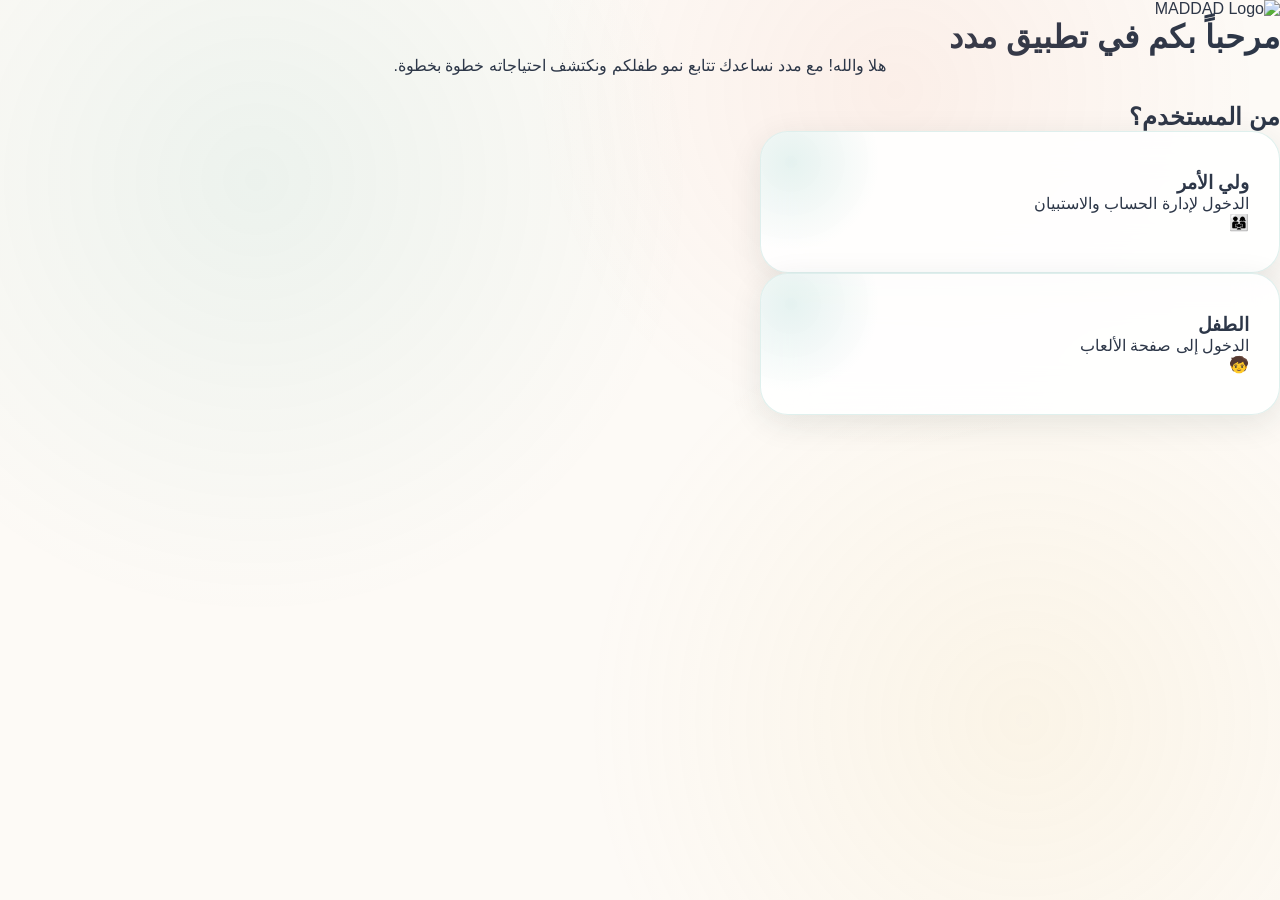
==== commit 05e0d8eb: "Update index.html" ====
--- a/index.html
+++ b/index.html
@@ -2,75 +2,69 @@
 <html lang="ar" dir="rtl">
 
 <head>
-
-<meta charset="UTF-8">
-<meta name="viewport" content="width=device-width, initial-scale=1.0">
-
-<title>مدد | MADDAD</title>
-
-<link rel="stylesheet" href="style.css">
-
+  <meta charset="UTF-8">
+  <meta name="viewport" content="width=device-width, initial-scale=1.0">
+  <title>مدد | MADDAD</title>
+  <link rel="stylesheet" href="style.css">
 </head>
 
 <body>
 
-<div class="container">
+  <div class="container">
 
     <div class="welcome-section">
 
-        <!-- الشعار -->
-        <img src="logo.png" class="logo">
+      <!-- الشعار -->
+      <img src="logo.png" class="logo" alt="MADDAD Logo">
 
-        <h1 class="welcome-title">
-            مرحباً بكم في تطبيق مدد
-        </h1>
+      <h1 class="welcome-title">
+        مرحباً بكم في تطبيق مدد
+      </h1>
 
-        <p class="welcome-text">
-            هلا والله! مع مدد نساعدك تتابع نمو طفلكم
-            ونكتشف احتياجاته خطوة بخطوة.
-        </p>
+      <p class="welcome-text">
+        هلا والله! مع مدد نساعدك تتابع نمو طفلكم
+        ونكتشف احتياجاته خطوة بخطوة.
+      </p>
 
     </div>
 
-
     <div class="user-section">
 
-        <h2 class="user-heading">
-            من المستخدم؟
-        </h2>
+      <h2 class="user-heading">
+        من المستخدم؟
+      </h2>
 
-        <div class="role-grid">
+      <div class="role-grid">
 
-            <div class="role-card parent" onclick="goParent()">
+        <div class="role-card parent" onclick="goParent()">
 
-                <div class="role-text">
-                    <h3>ولي الأمر</h3>
-                    <p>الدخول لإدارة الحساب والاستبيان</p>
-                </div>
+          <div class="role-text">
+            <h3>ولي الأمر</h3>
+            <p>الدخول لإدارة الحساب والاستبيان</p>
+          </div>
 
-                <div class="icon">👨‍👩‍👧</div>
-
-            </div>
-
-
-            <div class="role-card child" onclick="goChild()">
-
-                <div class="role-text">
-                    <h3>الطفل</h3>
-                    <p>الدخول إلى صفحة الألعاب</p>
-                </div>
-
-                <div class="icon">🧒</div>
-
-            </div>
+          <div class="icon">👨‍👩‍👧</div>
 
         </div>
 
+        <div class="role-card child" onclick="goChild()">
+
+          <div class="role-text">
+            <h3>الطفل</h3>
+            <p>الدخول إلى صفحة الألعاب</p>
+          </div>
+
+          <div class="icon">🧒</div>
+
+        </div>
+
+      </div>
+
     </div>
 
-</div>
+  </div>
 
-<script src="script.js"></script>
+  <script src="script.js"></script>
 
 </body>
 </html>
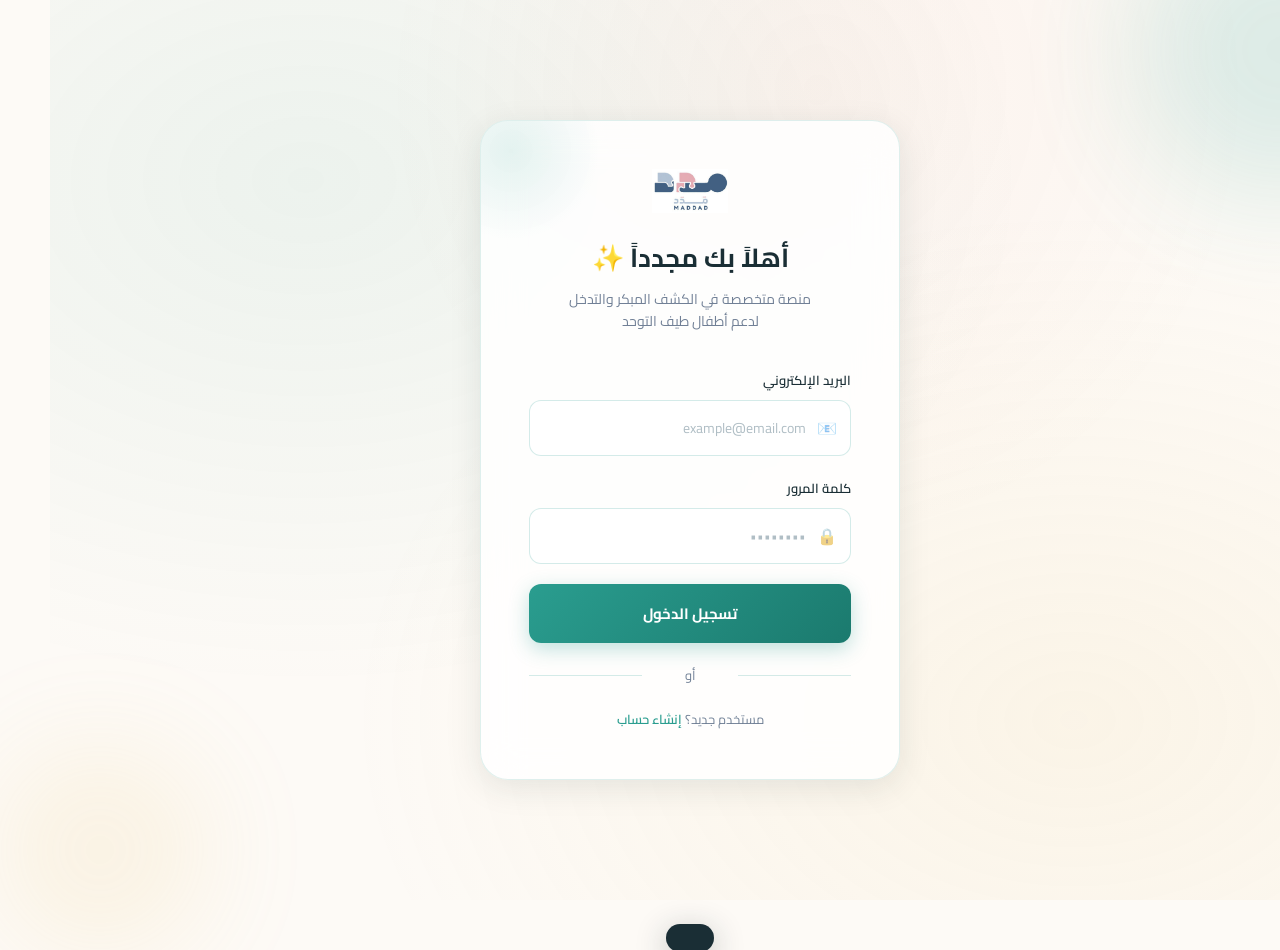
==== commit 75dde762: "Update index.html" ====
--- a/index.html
+++ b/index.html
@@ -1,70 +1,1142 @@
 <!DOCTYPE html>
 <html lang="ar" dir="rtl">
-
 <head>
-  <meta charset="UTF-8">
-  <meta name="viewport" content="width=device-width, initial-scale=1.0">
-  <title>مدد | MADDAD</title>
-  <link rel="stylesheet" href="style.css">
+<meta charset="UTF-8">
+<meta name="viewport" content="width=device-width, initial-scale=1.0">
+<title>مدد | MADDAD</title>
+<link href="https://fonts.googleapis.com/css2?family=Cairo:wght@300;400;500;600;700;900&family=Tajawal:wght@300;400;500;700;900&display=swap" rel="stylesheet">
+<style>
+  :root {
+    --sand: #F5EFE6;
+    --warm: #FDFAF6;
+    --teal: #2A9D8F;
+    --teal-light: #52B5A8;
+    --teal-dark: #1B7A6E;
+    --amber: #E9C46A;
+    --coral: #E76F51;
+    --coral-light: #F4A261;
+    --navy: #1A2E35;
+    --text: #2D3748;
+    --muted: #718096;
+    --border: rgba(42,157,143,0.2);
+    --card: rgba(255,255,255,0.85);
+    --shadow: 0 8px 32px rgba(26,46,53,0.1);
+    --shadow-hover: 0 16px 48px rgba(26,46,53,0.18);
+    --radius: 20px;
+    --radius-sm: 12px;
+  }
+
+  * { margin: 0; padding: 0; box-sizing: border-box; }
+
+  body {
+    font-family: 'Cairo', sans-serif;
+    background: var(--warm);
+    color: var(--text);
+    min-height: 100vh;
+    overflow-x: hidden;
+  }
+
+  /* Background texture */
+  body::before {
+    content: '';
+    position: fixed;
+    inset: 0;
+    background: 
+      radial-gradient(ellipse at 20% 20%, rgba(42,157,143,0.08) 0%, transparent 50%),
+      radial-gradient(ellipse at 80% 80%, rgba(233,196,106,0.1) 0%, transparent 50%),
+      radial-gradient(ellipse at 60% 10%, rgba(231,111,81,0.06) 0%, transparent 40%);
+    pointer-events: none;
+    z-index: 0;
+  }
+
+  .page {
+    display: none;
+    min-height: 100vh;
+    position: relative;
+    z-index: 1;
+    animation: fadeIn 0.5s ease;
+  }
+  .page.active { display: flex; flex-direction: column; }
+  @keyframes fadeIn { from { opacity: 0; transform: translateY(12px); } to { opacity: 1; transform: translateY(0); } }
+
+  /* ===== DECORATIVE SHAPES ===== */
+  .blob {
+    position: absolute;
+    border-radius: 50%;
+    filter: blur(60px);
+    opacity: 0.15;
+    pointer-events: none;
+  }
+
+  /* ===== LOGO ===== */
+  .logo {
+    display: flex;
+    align-items: center;
+    gap: 10px;
+    text-decoration: none;
+  }
+  .logo-icon {
+    width: 44px; height: 44px;
+    background: linear-gradient(135deg, var(--teal), var(--teal-dark));
+    border-radius: 14px;
+    display: flex; align-items: center; justify-content: center;
+    font-size: 22px;
+    box-shadow: 0 4px 16px rgba(42,157,143,0.35);
+    position: relative;
+    overflow: hidden;
+  }
+  .logo-icon::after {
+    content: '';
+    position: absolute;
+    top: -50%; left: -50%;
+    width: 200%; height: 200%;
+    background: linear-gradient(45deg, transparent 30%, rgba(255,255,255,0.15) 50%, transparent 70%);
+  }
+  .logo-text { font-size: 22px; font-weight: 900; color: var(--navy); letter-spacing: -0.5px; }
+  .logo-sub { font-size: 11px; color: var(--teal); font-weight: 500; letter-spacing: 1px; direction: ltr; }
+
+  /* ===== LOGIN PAGE ===== */
+  #loginPage {
+    align-items: center;
+    justify-content: center;
+    padding: 20px;
+  }
+  .login-card {
+    background: var(--card);
+    backdrop-filter: blur(20px);
+    border-radius: 28px;
+    padding: 48px;
+    width: 100%;
+    max-width: 420px;
+    box-shadow: var(--shadow);
+    border: 1px solid rgba(42,157,143,0.15);
+    position: relative;
+    overflow: hidden;
+  }
+  .login-card::before {
+    content: '';
+    position: absolute;
+    top: -60px; left: -60px;
+    width: 180px; height: 180px;
+    background: radial-gradient(circle, rgba(42,157,143,0.12) 0%, transparent 70%);
+    border-radius: 50%;
+  }
+  .login-header { text-align: center; margin-bottom: 36px; position: relative; }
+  .login-header .logo { justify-content: center; margin-bottom: 20px; }
+  .login-header h2 { font-size: 26px; font-weight: 700; color: var(--navy); margin-bottom: 6px; }
+  .login-header p { color: var(--muted); font-size: 14px; line-height: 1.6; }
+
+  .input-group { margin-bottom: 20px; }
+  .input-group label { display: block; font-size: 13px; font-weight: 600; color: var(--navy); margin-bottom: 8px; }
+  .input-wrap { position: relative; }
+  .input-wrap .icon { position: absolute; right: 14px; top: 50%; transform: translateY(-50%); font-size: 16px; opacity: 0.5; }
+  .form-input {
+    width: 100%;
+    padding: 14px 44px 14px 16px;
+    border: 1.5px solid var(--border);
+    border-radius: var(--radius-sm);
+    font-family: 'Cairo', sans-serif;
+    font-size: 14px;
+    background: rgba(255,255,255,0.7);
+    color: var(--text);
+    transition: all 0.3s;
+    outline: none;
+    direction: ltr;
+    text-align: right;
+  }
+  .form-input:focus { border-color: var(--teal); background: white; box-shadow: 0 0 0 3px rgba(42,157,143,0.1); }
+  .form-input::placeholder { color: #b0bec5; }
+
+  .btn-primary {
+    width: 100%;
+    padding: 15px;
+    background: linear-gradient(135deg, var(--teal), var(--teal-dark));
+    color: white;
+    border: none;
+    border-radius: var(--radius-sm);
+    font-family: 'Cairo', sans-serif;
+    font-size: 15px;
+    font-weight: 700;
+    cursor: pointer;
+    transition: all 0.3s;
+    box-shadow: 0 6px 20px rgba(42,157,143,0.3);
+    position: relative;
+    overflow: hidden;
+  }
+  .btn-primary::after {
+    content: '';
+    position: absolute;
+    inset: 0;
+    background: linear-gradient(135deg, rgba(255,255,255,0.1), transparent);
+    opacity: 0;
+    transition: opacity 0.3s;
+  }
+  .btn-primary:hover { transform: translateY(-2px); box-shadow: 0 10px 28px rgba(42,157,143,0.4); }
+  .btn-primary:hover::after { opacity: 1; }
+  .btn-primary:active { transform: translateY(0); }
+
+  .divider { text-align: center; margin: 20px 0; color: var(--muted); font-size: 13px; position: relative; }
+  .divider::before, .divider::after { content: ''; position: absolute; top: 50%; width: 35%; height: 1px; background: var(--border); }
+  .divider::before { right: 0; }
+  .divider::after { left: 0; }
+
+  .link-text { color: var(--teal); cursor: pointer; font-weight: 600; text-decoration: none; transition: color 0.2s; }
+  .link-text:hover { color: var(--teal-dark); }
+  .text-center { text-align: center; font-size: 13px; color: var(--muted); }
+
+  /* ===== NAVBAR ===== */
+  .navbar {
+    background: rgba(255,255,255,0.92);
+    backdrop-filter: blur(20px);
+    padding: 16px 28px;
+    display: flex;
+    align-items: center;
+    justify-content: space-between;
+    border-bottom: 1px solid var(--border);
+    position: sticky; top: 0; z-index: 100;
+    box-shadow: 0 2px 16px rgba(26,46,53,0.06);
+  }
+  .navbar-right { display: flex; align-items: center; gap: 16px; }
+  .avatar {
+    width: 38px; height: 38px;
+    background: linear-gradient(135deg, var(--teal-light), var(--teal));
+    border-radius: 50%;
+    display: flex; align-items: center; justify-content: center;
+    color: white;
+    font-size: 14px;
+    font-weight: 700;
+    cursor: pointer;
+    box-shadow: 0 2px 8px rgba(42,157,143,0.3);
+  }
+  .nav-name { font-size: 13px; font-weight: 600; color: var(--navy); }
+
+  /* ===== MAIN CONTENT ===== */
+  .main {
+    flex: 1;
+    padding: 32px 28px;
+    max-width: 900px;
+    margin: 0 auto;
+    width: 100%;
+  }
+
+  .page-title {
+    font-size: 28px;
+    font-weight: 900;
+    color: var(--navy);
+    margin-bottom: 4px;
+    letter-spacing: -0.5px;
+  }
+  .page-subtitle { font-size: 14px; color: var(--muted); margin-bottom: 28px; }
+
+  /* ===== DASHBOARD ===== */
+  .child-hero {
+    background: linear-gradient(135deg, var(--teal), var(--teal-dark));
+    border-radius: 24px;
+    padding: 28px 32px;
+    color: white;
+    margin-bottom: 28px;
+    position: relative;
+    overflow: hidden;
+    box-shadow: 0 8px 32px rgba(42,157,143,0.3);
+  }
+  .child-hero::before {
+    content: '';
+    position: absolute;
+    top: -40px; left: -40px;
+    width: 200px; height: 200px;
+    background: rgba(255,255,255,0.06);
+    border-radius: 50%;
+  }
+  .child-hero::after {
+    content: '';
+    position: absolute;
+    bottom: -60px; right: -20px;
+    width: 250px; height: 250px;
+    background: rgba(255,255,255,0.04);
+    border-radius: 50%;
+  }
+  .child-hero-content { position: relative; z-index: 1; display: flex; align-items: center; gap: 20px; }
+  .child-avatar-big {
+    width: 72px; height: 72px;
+    background: rgba(255,255,255,0.2);
+    border-radius: 50%;
+    display: flex; align-items: center; justify-content: center;
+    font-size: 36px;
+    border: 2px solid rgba(255,255,255,0.3);
+    flex-shrink: 0;
+  }
+  .child-info-text h3 { font-size: 22px; font-weight: 900; margin-bottom: 4px; }
+  .child-info-text p { font-size: 13px; opacity: 0.85; margin-bottom: 2px; }
+  .badge-white {
+    display: inline-flex;
+    align-items: center;
+    gap: 6px;
+    background: rgba(255,255,255,0.2);
+    border: 1px solid rgba(255,255,255,0.3);
+    border-radius: 100px;
+    padding: 4px 12px;
+    font-size: 12px;
+    margin-top: 8px;
+  }
+
+  .tasks-grid { display: grid; grid-template-columns: repeat(auto-fit, minmax(250px, 1fr)); gap: 16px; }
+  .task-card {
+    background: var(--card);
+    border-radius: var(--radius);
+    padding: 24px;
+    border: 1.5px solid var(--border);
+    cursor: pointer;
+    transition: all 0.3s;
+    box-shadow: 0 2px 12px rgba(26,46,53,0.06);
+    position: relative;
+    overflow: hidden;
+  }
+  .task-card::before {
+    content: '';
+    position: absolute;
+    top: 0; right: 0;
+    width: 80px; height: 80px;
+    border-radius: 0 var(--radius) 0 80px;
+    opacity: 0.08;
+    transition: opacity 0.3s;
+  }
+  .task-card:hover { transform: translateY(-4px); box-shadow: var(--shadow-hover); border-color: var(--teal); }
+  .task-card:hover::before { opacity: 0.15; }
+  .task-card.teal::before { background: var(--teal); }
+  .task-card.amber::before { background: var(--amber); }
+  .task-card.coral::before { background: var(--coral); }
+
+  .task-icon {
+    width: 52px; height: 52px;
+    border-radius: 16px;
+    display: flex; align-items: center; justify-content: center;
+    font-size: 24px;
+    margin-bottom: 16px;
+    position: relative;
+    z-index: 1;
+  }
+  .task-icon.teal { background: rgba(42,157,143,0.12); }
+  .task-icon.amber { background: rgba(233,196,106,0.2); }
+  .task-icon.coral { background: rgba(231,111,81,0.12); }
+  .task-card h4 { font-size: 16px; font-weight: 700; color: var(--navy); margin-bottom: 6px; position: relative; z-index: 1; }
+  .task-card p { font-size: 12px; color: var(--muted); line-height: 1.6; position: relative; z-index: 1; }
+
+  .arrow-btn {
+    display: inline-flex;
+    align-items: center;
+    gap: 6px;
+    margin-top: 14px;
+    font-size: 13px;
+    font-weight: 600;
+    color: var(--teal);
+    cursor: pointer;
+    transition: gap 0.2s;
+    position: relative; z-index: 1;
+  }
+  .arrow-btn:hover { gap: 10px; }
+
+  /* ===== QUESTIONNAIRE ===== */
+  .progress-bar-wrap { margin-bottom: 28px; }
+  .progress-label { display: flex; justify-content: space-between; font-size: 13px; margin-bottom: 10px; }
+  .progress-label span:first-child { font-weight: 600; color: var(--navy); }
+  .progress-label span:last-child { color: var(--teal); font-weight: 700; }
+  .progress-bar { height: 8px; background: rgba(42,157,143,0.12); border-radius: 100px; overflow: hidden; }
+  .progress-fill { height: 100%; background: linear-gradient(90deg, var(--teal), var(--teal-light)); border-radius: 100px; transition: width 0.5s ease; }
+
+  .question-card {
+    background: var(--card);
+    border-radius: 24px;
+    padding: 36px;
+    border: 1.5px solid var(--border);
+    box-shadow: var(--shadow);
+    margin-bottom: 24px;
+  }
+  .skill-tag {
+    display: inline-flex;
+    align-items: center;
+    gap: 6px;
+    background: rgba(42,157,143,0.1);
+    color: var(--teal-dark);
+    border-radius: 100px;
+    padding: 6px 14px;
+    font-size: 12px;
+    font-weight: 600;
+    margin-bottom: 18px;
+  }
+  .question-number { font-size: 13px; color: var(--muted); margin-bottom: 12px; }
+  .question-text { font-size: 18px; font-weight: 700; color: var(--navy); line-height: 1.6; margin-bottom: 28px; }
+
+  .answer-options { display: flex; gap: 14px; }
+  .answer-btn {
+    flex: 1;
+    padding: 16px;
+    border-radius: var(--radius-sm);
+    border: 2px solid var(--border);
+    background: white;
+    cursor: pointer;
+    transition: all 0.25s;
+    font-family: 'Cairo', sans-serif;
+    font-size: 15px;
+    font-weight: 700;
+    display: flex;
+    align-items: center;
+    justify-content: center;
+    gap: 8px;
+  }
+  .answer-btn.yes { color: var(--teal-dark); }
+  .answer-btn.no { color: var(--coral); }
+  .answer-btn:hover.yes { background: rgba(42,157,143,0.08); border-color: var(--teal); }
+  .answer-btn:hover.no { background: rgba(231,111,81,0.08); border-color: var(--coral); }
+  .answer-btn.selected.yes { background: rgba(42,157,143,0.1); border-color: var(--teal); }
+  .answer-btn.selected.no { background: rgba(231,111,81,0.1); border-color: var(--coral); }
+
+  .note-box {
+    background: rgba(233,196,106,0.12);
+    border: 1px solid rgba(233,196,106,0.3);
+    border-radius: var(--radius-sm);
+    padding: 14px 18px;
+    font-size: 13px;
+    color: #7d6200;
+    display: flex;
+    gap: 10px;
+    align-items: flex-start;
+    line-height: 1.6;
+  }
+  .note-icon { font-size: 16px; flex-shrink: 0; margin-top: 1px; }
+
+  /* ===== RESULTS ===== */
+  .result-hero {
+    border-radius: 24px;
+    padding: 36px;
+    margin-bottom: 24px;
+    text-align: center;
+    position: relative;
+    overflow: hidden;
+  }
+  .result-hero.high-risk {
+    background: linear-gradient(135deg, #fff5f3, #fff0ee);
+    border: 1.5px solid rgba(231,111,81,0.25);
+  }
+  .risk-badge {
+    display: inline-flex;
+    align-items: center;
+    gap: 8px;
+    background: rgba(231,111,81,0.12);
+    color: var(--coral);
+    border: 1px solid rgba(231,111,81,0.2);
+    border-radius: 100px;
+    padding: 8px 20px;
+    font-size: 13px;
+    font-weight: 700;
+    margin-bottom: 16px;
+  }
+  .risk-circle {
+    width: 100px; height: 100px;
+    margin: 0 auto 20px;
+    border-radius: 50%;
+    background: rgba(231,111,81,0.1);
+    border: 3px solid rgba(231,111,81,0.25);
+    display: flex; align-items: center; justify-content: center;
+    font-size: 48px;
+    position: relative;
+  }
+  .risk-circle::after {
+    content: '';
+    position: absolute;
+    inset: -8px;
+    border-radius: 50%;
+    border: 1.5px dashed rgba(231,111,81,0.2);
+    animation: spin 20s linear infinite;
+  }
+  @keyframes spin { to { transform: rotate(360deg); } }
+  .result-hero h2 { font-size: 24px; font-weight: 900; color: var(--navy); margin-bottom: 10px; }
+  .result-hero p { font-size: 14px; color: var(--muted); line-height: 1.7; max-width: 400px; margin: 0 auto; }
+
+  .btn-secondary {
+    padding: 13px 28px;
+    background: transparent;
+    color: var(--teal);
+    border: 2px solid var(--teal);
+    border-radius: var(--radius-sm);
+    font-family: 'Cairo', sans-serif;
+    font-size: 14px;
+    font-weight: 700;
+    cursor: pointer;
+    transition: all 0.3s;
+  }
+  .btn-secondary:hover { background: rgba(42,157,143,0.06); }
+
+  .btn-inline {
+    padding: 13px 28px;
+    background: linear-gradient(135deg, var(--teal), var(--teal-dark));
+    color: white;
+    border: none;
+    border-radius: var(--radius-sm);
+    font-family: 'Cairo', sans-serif;
+    font-size: 14px;
+    font-weight: 700;
+    cursor: pointer;
+    transition: all 0.3s;
+    box-shadow: 0 4px 16px rgba(42,157,143,0.25);
+  }
+  .btn-inline:hover { transform: translateY(-2px); box-shadow: 0 8px 24px rgba(42,157,143,0.35); }
+
+  .result-actions { display: flex; gap: 12px; justify-content: center; margin-top: 24px; flex-wrap: wrap; }
+
+  /* ===== FOLLOWUP ===== */
+  .followup-list { display: flex; flex-direction: column; gap: 12px; margin-bottom: 24px; }
+  .followup-item {
+    background: var(--card);
+    border-radius: var(--radius-sm);
+    padding: 18px 22px;
+    border: 1.5px solid var(--border);
+    display: flex;
+    align-items: center;
+    gap: 14px;
+    cursor: pointer;
+    transition: all 0.25s;
+  }
+  .followup-item:hover { border-color: var(--teal); transform: translateX(-4px); box-shadow: 0 4px 16px rgba(42,157,143,0.1); }
+  .followup-item.answered { background: rgba(42,157,143,0.04); border-color: rgba(42,157,143,0.3); }
+  .followup-checkbox {
+    width: 24px; height: 24px;
+    border: 2px solid var(--border);
+    border-radius: 8px;
+    flex-shrink: 0;
+    display: flex; align-items: center; justify-content: center;
+    transition: all 0.25s;
+    font-size: 12px;
+    color: transparent;
+    background: transparent;
+  }
+  .followup-item.answered .followup-checkbox {
+    background: var(--teal);
+    border-color: var(--teal);
+    color: white;
+  }
+  .followup-text { font-size: 14px; font-weight: 600; color: var(--navy); flex: 1; line-height: 1.5; }
+
+  /* ===== INTERVENTION ===== */
+  .intervention-grid { display: flex; flex-direction: column; gap: 16px; margin-bottom: 24px; }
+  .activity-card {
+    background: var(--card);
+    border-radius: var(--radius);
+    padding: 24px 28px;
+    border: 1.5px solid var(--border);
+    display: flex;
+    align-items: center;
+    gap: 20px;
+    box-shadow: 0 2px 12px rgba(26,46,53,0.06);
+    transition: all 0.3s;
+  }
+  .activity-card:hover { transform: translateX(-4px); box-shadow: var(--shadow); border-color: var(--teal); }
+  .activity-num {
+    width: 48px; height: 48px;
+    background: linear-gradient(135deg, var(--teal), var(--teal-dark));
+    border-radius: 14px;
+    display: flex; align-items: center; justify-content: center;
+    color: white;
+    font-size: 20px;
+    font-weight: 900;
+    flex-shrink: 0;
+    box-shadow: 0 4px 12px rgba(42,157,143,0.25);
+  }
+  .activity-info h4 { font-size: 16px; font-weight: 700; color: var(--navy); margin-bottom: 4px; }
+  .activity-info .skill-label { font-size: 12px; color: var(--teal); font-weight: 600; }
+
+  .start-session-btn {
+    width: 100%;
+    padding: 18px;
+    background: linear-gradient(135deg, var(--coral-light), var(--coral));
+    color: white;
+    border: none;
+    border-radius: var(--radius-sm);
+    font-family: 'Cairo', sans-serif;
+    font-size: 16px;
+    font-weight: 700;
+    cursor: pointer;
+    transition: all 0.3s;
+    box-shadow: 0 6px 24px rgba(231,111,81,0.3);
+    display: flex;
+    align-items: center;
+    justify-content: center;
+    gap: 10px;
+  }
+  .start-session-btn:hover { transform: translateY(-2px); box-shadow: 0 10px 32px rgba(231,111,81,0.4); }
+
+  /* ===== BACK BTN ===== */
+  .back-btn {
+    display: inline-flex;
+    align-items: center;
+    gap: 6px;
+    font-size: 13px;
+    font-weight: 600;
+    color: var(--muted);
+    cursor: pointer;
+    padding: 8px 16px;
+    border-radius: 100px;
+    border: 1.5px solid var(--border);
+    background: white;
+    transition: all 0.2s;
+    margin-bottom: 20px;
+  }
+  .back-btn:hover { color: var(--navy); border-color: var(--navy); }
+
+  /* ===== TOAST ===== */
+  .toast {
+    position: fixed;
+    bottom: 28px;
+    left: 50%;
+    transform: translateX(-50%) translateY(80px);
+    background: var(--navy);
+    color: white;
+    padding: 14px 24px;
+    border-radius: 100px;
+    font-size: 13px;
+    font-weight: 600;
+    transition: transform 0.4s cubic-bezier(0.34, 1.56, 0.64, 1);
+    z-index: 1000;
+    white-space: nowrap;
+    box-shadow: 0 8px 32px rgba(26,46,53,0.3);
+  }
+  .toast.show { transform: translateX(-50%) translateY(0); }
+
+  .decorative-dots {
+    position: absolute;
+    opacity: 0.12;
+    pointer-events: none;
+  }
+
+  @media (max-width: 600px) {
+    .main { padding: 20px 16px; }
+    .login-card { padding: 32px 24px; }
+    .answer-options { flex-direction: column; }
+    .child-hero-content { flex-direction: column; text-align: center; }
+    .task-icon { margin: 0 auto 16px; }
+    .task-card { text-align: center; }
+    .arrow-btn { justify-content: center; }
+  }
+</style>
 </head>
-
 <body>
 
-  <div class="container">
-
-    <div class="welcome-section">
-
-      <!-- الشعار -->
-      <img src="logo.png" class="logo" alt="MADDAD Logo">
-
-      <h1 class="welcome-title">
-        مرحباً بكم في تطبيق مدد
-      </h1>
-
-      <p class="welcome-text">
-        هلا والله! مع مدد نساعدك تتابع نمو طفلكم
-        ونكتشف احتياجاته خطوة بخطوة.
-      </p>
-
-    </div>
-
-    <div class="user-section">
-
-      <h2 class="user-heading">
-        من المستخدم؟
-      </h2>
-
-      <div class="role-grid">
-
-        <div class="role-card parent" onclick="goParent()">
-
-          <div class="role-text">
-            <h3>ولي الأمر</h3>
-            <p>الدخول لإدارة الحساب والاستبيان</p>
+<!-- ===== LOGIN PAGE ===== -->
+<div class="page active" id="loginPage">
+  <div class="blob" style="width:300px;height:300px;top:-100px;right:-100px;background:var(--teal);"></div>
+  <div class="blob" style="width:200px;height:200px;bottom:-50px;left:-50px;background:var(--amber);"></div>
+  <div class="login-card">
+    <div class="login-header">
+      <div class="logo" style="justify-content:center;margin-bottom:20px;">
+        <img src="[data-uri]" alt="Maddad Logo" style="height:44px;width:auto;object-fit:contain;">
+      </div>
+      <h2>أهلاً بك مجدداً ✨</h2>
+      <p>منصة متخصصة في الكشف المبكر والتدخل<br>لدعم أطفال طيف التوحد</p>
+    </div>
+    <div class="input-group">
+      <label>البريد الإلكتروني</label>
+      <div class="input-wrap">
+        <span class="icon">📧</span>
+        <input class="form-input" id="emailInput" type="email" placeholder="example@email.com">
+      </div>
+    </div>
+    <div class="input-group">
+      <label>كلمة المرور</label>
+      <div class="input-wrap">
+        <span class="icon">🔒</span>
+        <input class="form-input" id="passwordInput" type="password" placeholder="••••••••">
+      </div>
+    </div>
+    <div id="loginError" style="color:#E76F51;font-size:13px;margin-bottom:12px;display:none;text-align:center;font-weight:600;">⚠️ يرجى إدخال البريد الإلكتروني وكلمة المرور</div>
+    <button class="btn-primary" onclick="handleLogin()">تسجيل الدخول</button>
+    <div class="divider">أو</div>
+    <p class="text-center">مستخدم جديد؟ <a class="link-text" onclick="showToast('سيتم إضافة التسجيل قريباً')">إنشاء حساب</a></p>
+  </div>
+</div>
+
+<!-- ===== DASHBOARD ===== -->
+<div class="page" id="dashboard">
+  <nav class="navbar">
+    <div class="logo" onclick="goTo('dashboard')" style="cursor:pointer;">
+      <img src="[data-uri]" alt="Maddad Logo" style="height:44px;width:auto;object-fit:contain;">
+    </div>
+    <div class="navbar-right">
+      <div class="nav-name">والدة سارة</div>
+      <div class="avatar" onclick="showToast('الملف الشخصي')">و</div>
+    </div>
+  </nav>
+  <div class="main">
+    <div class="page-title">لوحة المتابعة</div>
+    <div class="page-subtitle">مرحباً، إليك آخر تحديثات ملف سارة 🌟</div>
+
+    <div class="child-hero">
+      <div class="child-hero-content">
+        <div class="child-avatar-big">👧</div>
+        <div class="child-info-text">
+          <h3>سارة</h3>
+          <p>📅 تاريخ التسجيل: ١ / ٠٥ / ١٤٤٦هـ</p>
+          <p>🎂 العمر: ٢٤ شهراً</p>
+          <div class="badge-white">🟢 متابعة نشطة</div>
+        </div>
+      </div>
+    </div>
+
+    <div style="text-align:center;margin-top:16px;">
+      <button class="start-session-btn" style="max-width:340px;margin:0 auto;" onclick="goTo('questionnaire')">
+        📋 ابدأ الاستبيان الآن
+      </button>
+    </div>
+  </div>
+</div>
+
+<!-- ===== QUESTIONNAIRE PAGE ===== -->
+<div class="page" id="questionnaire">
+  <nav class="navbar">
+    <div class="logo" onclick="goTo('dashboard')" style="cursor:pointer;">
+      <img src="[data-uri]" alt="Maddad Logo" style="height:44px;width:auto;object-fit:contain;">
+    </div>
+    <div class="navbar-right">
+      <div class="nav-name">والدة سارة</div>
+      <div class="avatar">و</div>
+    </div>
+  </nav>
+  <div class="main">
+    <button class="back-btn" onclick="goTo('dashboard')">→ العودة للوحة</button>
+    <div class="page-title">استبيان الفحص</div>
+    <div class="page-subtitle">يرجى الإجابة بصدق لضمان دقة النتائج</div>
+
+    <div class="progress-bar-wrap">
+      <div class="progress-label">
+        <span>السؤال <span id="qNum">1</span> من 10</span>
+        <span id="qPct">10%</span>
+      </div>
+      <div class="progress-bar">
+        <div class="progress-fill" id="qProgress" style="width:10%"></div>
+      </div>
+    </div>
+
+    <div class="question-card">
+      <div class="skill-tag" id="qSkill">👂 الاستجابة للاسم</div>
+      <div class="question-number" id="qNumLabel">السؤال الأول</div>
+      <div class="question-text" id="questionText">
+        هل يتواصل طفلك معك بصرياً لمدة ٣ ثوانٍ على الأقل أثناء اللعب أو الحديث معه؟
+      </div>
+      <div class="answer-options">
+        <button class="answer-btn yes" id="yesBtn" onclick="answer('yes')">✅ نعم</button>
+        <button class="answer-btn no" id="noBtn" onclick="answer('no')">❌ لا</button>
+      </div>
+    </div>
+
+    <div class="note-box">
+      <span class="note-icon">⚠️</span>
+      <span>تنبيه: هذه الأداة ليست تشخيصية طبية، بل وسيلة مساعدة للكشف المبكر. النتائج تعتمد على ملاحظاتك الصادقة.</span>
+    </div>
+  </div>
+</div>
+
+<!-- ===== RESULTS PAGE ===== -->
+<div class="page" id="results">
+  <nav class="navbar">
+    <div class="logo" onclick="goTo('dashboard')" style="cursor:pointer;">
+      <img src="[data-uri]" alt="Maddad Logo" style="height:44px;width:auto;object-fit:contain;">
+    </div>
+    <div class="navbar-right">
+      <div class="nav-name">والدة سارة</div>
+      <div class="avatar">و</div>
+    </div>
+  </nav>
+  <div class="main">
+    <button class="back-btn" onclick="goTo('dashboard')">→ العودة للوحة</button>
+    <div class="page-title">نتائج الفحص</div>
+    <div class="page-subtitle">بناءً على إجاباتك، تم تحليل مستوى طفلك</div>
+
+    <div class="result-hero" id="resultHero">
+      <div id="resultBadge" class="risk-badge"></div>
+      <div id="resultCircle" class="risk-circle"></div>
+      <h2 id="resultTitle"></h2>
+      <p id="resultDesc"></p>
+   <div id="followupContainer"></div>
+
+      <!-- Model probabilities bar -->
+      <div id="modelProbs" style="margin:20px auto 0;max-width:360px;text-align:right;">
+        <div style="font-size:12px;color:#718096;margin-bottom:10px;font-weight:600;">📊 توزيع احتمالات النموذج</div>
+        <div style="margin-bottom:8px;">
+          <div style="display:flex;justify-content:space-between;font-size:12px;margin-bottom:4px;">
+            <span id="probLowVal"></span><span style="color:#2A9D8F;font-weight:600;">خطورة منخفضة</span>
           </div>
-
-          <div class="icon">👨‍👩‍👧</div>
-
+          <div style="height:8px;background:rgba(42,157,143,0.12);border-radius:100px;overflow:hidden;">
+            <div id="probLowBar" style="height:100%;background:#2A9D8F;border-radius:100px;transition:width 1s ease;width:0%"></div>
+          </div>
         </div>
-
-        <div class="role-card child" onclick="goChild()">
-
-          <div class="role-text">
-            <h3>الطفل</h3>
-            <p>الدخول إلى صفحة الألعاب</p>
+        <div style="margin-bottom:8px;">
+          <div style="display:flex;justify-content:space-between;font-size:12px;margin-bottom:4px;">
+            <span id="probMidVal"></span><span style="color:#E9C46A;font-weight:600;">خطورة متوسطة</span>
           </div>
-
-          <div class="icon">🧒</div>
-
+          <div style="height:8px;background:rgba(233,196,106,0.15);border-radius:100px;overflow:hidden;">
+            <div id="probMidBar" style="height:100%;background:#E9C46A;border-radius:100px;transition:width 1s ease;width:0%"></div>
+          </div>
         </div>
-
-      </div>
-
-    </div>
-
+        <div>
+          <div style="display:flex;justify-content:space-between;font-size:12px;margin-bottom:4px;">
+            <span id="probHighVal"></span><span style="color:#E76F51;font-weight:600;">خطورة مرتفعة</span>
+          </div>
+          <div style="height:8px;background:rgba(231,111,81,0.12);border-radius:100px;overflow:hidden;">
+            <div id="probHighBar" style="height:100%;background:#E76F51;border-radius:100px;transition:width 1s ease;width:0%"></div>
+          </div>
+        </div>
+      </div>
+
+      <div class="result-actions" id="resultActions"></div>
+    </div>
+
+    <div class="note-box" style="margin-bottom:8px;">
+      <span class="note-icon">ℹ️</span>
+      <span>تنبيه: هذه ليست أداة تشخيصية طبية. هي وسيلة مساعدة للكشف المبكر. يُرجى التواصل مع متخصص للحصول على تقييم شامل.</span>
+    </div>
   </div>
-
-  <script src="script.js"></script>
-
+</div>
+
+<!-- ===== FOLLOWUP PAGE ===== -->
+
+<div class="page" id="followup">
+  <nav class="navbar">
+    <div class="logo" onclick="goTo('dashboard')" style="cursor:pointer;">
+      <img src="[data-uri]" alt="Maddad Logo" style="height:44px;width:auto;object-fit:contain;">
+    </div>
+    <div class="navbar-right">
+      <div class="nav-name">والدة سارة</div>
+      <div class="avatar">و</div>
+    </div>
+  </nav>
+  <div class="main">
+    <button class="back-btn" onclick="goTo('results')">→ العودة للنتائج</button>
+    <div class="page-title">أسئلة المتابعة</div>
+    <div class="page-subtitle">مهارة مخصصة: التواصل البصري 👁️</div>
+
+    <div class="followup-list" id="followupList">
+      <div class="followup-item" onclick="toggleFollowup(this)">
+        <div class="followup-checkbox">✓</div>
+        <div class="followup-text">هل ينظر طفلك إلى عينيك عندما يحتاج إلى شيء ما؟</div>
+      </div>
+      <div class="followup-item" onclick="toggleFollowup(this)">
+        <div class="followup-checkbox">✓</div>
+        <div class="followup-text">هل ينظر إلى عينيك أثناء اللعب معك؟</div>
+      </div>
+      <div class="followup-item" onclick="toggleFollowup(this)">
+        <div class="followup-checkbox">✓</div>
+        <div class="followup-text">هل ينظر إلى عينيك أثناء الأكل؟</div>
+      </div>
+      <div class="followup-item" onclick="toggleFollowup(this)">
+        <div class="followup-checkbox">✓</div>
+        <div class="followup-text">هل ينظر إلى عينيك عندما تقرأ له قصة؟</div>
+      </div>
+      <div class="followup-item" onclick="toggleFollowup(this)">
+        <div class="followup-checkbox">✓</div>
+        <div class="followup-text">هل يلتقط نظرة طفلك نظرتك حين تناديه باسمه؟</div>
+      </div>
+    </div>
+
+    <button class="btn-inline" style="width:100%;" onclick="goTo('intervention')">تأكيد الإجابات ومتابعة →</button>
+  </div>
+</div>
+
+<!-- ===== INTERVENTION PAGE ===== -->
+<div class="page" id="intervention">
+  <nav class="navbar">
+    <div class="logo" onclick="goTo('dashboard')" style="cursor:pointer;">
+      <img src="[data-uri]" alt="Maddad Logo" style="height:44px;width:auto;object-fit:contain;">
+    </div>
+    <div class="navbar-right">
+      <div class="nav-name">والدة سارة</div>
+      <div class="avatar">و</div>
+    </div>
+  </nav>
+  <div class="main">
+    <button class="back-btn" onclick="goTo('followup')">→ العودة لأسئلة المتابعة</button>
+    <div class="page-title">خطة التدخل 🌟</div>
+    <div class="page-subtitle">نقترح الأنشطة التالية لتقوية المهارات لدى سارة</div>
+
+    <div class="intervention-grid">
+      <div class="activity-card" style="cursor:pointer;" onclick="showToast('🎮 جاري تحميل اللعبة...')">
+        <div class="activity-num" style="background:linear-gradient(135deg,var(--teal),var(--teal-dark));">١</div>
+        <div class="activity-info">
+          <h4>لعبة التواصل البصري 👁️</h4>
+          <div class="skill-label">التواصل البصري</div>
+          <p style="font-size:13px;color:var(--muted);margin-top:6px;line-height:1.6;">لعبة تفاعلية تساعد الطفل على تطوير مهارة التواصل البصري من خلال أنشطة ممتعة وجذابة</p>
+          <div class="arrow-btn" style="margin-top:12px;">ابدأ اللعبة ←</div>
+        </div>
+      </div>
+      <div class="activity-card" style="cursor:pointer;" onclick="showToast('🎮 جاري تحميل اللعبة...')">
+        <div class="activity-num" style="background:linear-gradient(135deg,var(--coral-light),var(--coral));">٢</div>
+        <div class="activity-info">
+          <h4>لعبة الاستجابة للاسم 📣</h4>
+          <div class="skill-label">الاستجابة للاسم</div>
+          <p style="font-size:13px;color:var(--muted);margin-top:6px;line-height:1.6;">لعبة مصممة لتحفيز الطفل على الاستجابة عند مناداته باسمه بأساليب ترفيهية مثيرة</p>
+          <div class="arrow-btn" style="margin-top:12px;color:var(--coral);">ابدأ اللعبة ←</div>
+        </div>
+      </div>
+    </div>
+
+    <button class="start-session-btn" onclick="showToast('✅ تم بدء جلسة اللعب بنجاح!')">
+      🎮 ابدأ جلسة اللعب الآن
+    </button>
+  </div>
+</div>
+
+<!-- Toast Notification -->
+<div class="toast" id="toast"></div>
+
+<script>
+  // ===== MODEL PREDICTION (XGBoost multi:softprob equivalent) =====
+  // Replicates the multi-class risk scoring of the uploaded XGBClassifier
+  // Classes: 0 = Low Risk, 1 = Medium Risk, 2 = High Risk
+  // Critical items (higher weight): Q1 (name), Q2 (eye contact), Q6 (pointing), Q8 (joint attn)
+        let finalNameResponse = null; 
+  function runModel(answers) {
+    // answers: array of 10 values, 1=Yes, 0=No
+    const weights = [1.5, 1.8, 1.0, 1.0, 1.0, 1.5, 1.0, 1.3, 1.0, 1.0];
+    let failScore = 0;
+    let maxScore = 0;
+    for (let i = 0; i < 10; i++) {
+      maxScore += weights[i];
+      if (answers[i] === 0) failScore += weights[i];
+    }
+    const ratio = failScore / maxScore;
+
+    // Softmax-style probabilities (simulating multi:softprob)
+    let raw = [0, 0, 0];
+    if (ratio < 0.2) {
+      raw = [3.2, 0.5, 0.1];
+    } else if (ratio < 0.4) {
+      raw = [1.5, 2.8, 0.4];
+    } else if (ratio < 0.6) {
+      raw = [0.4, 2.5, 1.8];
+    } else {
+      raw = [0.1, 0.6, 3.5];
+    }
+    // Softmax
+    const expSum = raw.reduce((s, v) => s + Math.exp(v), 0);
+    const probs = raw.map(v => Math.exp(v) / expSum);
+    const pred = probs.indexOf(Math.max(...probs));
+    return { pred, probs };
+  }
+
+  // ===== LOGIN HANDLER =====
+  function handleLogin() {
+    const email = document.getElementById('emailInput').value.trim();
+    const password = document.getElementById('passwordInput').value.trim();
+    const err = document.getElementById('loginError');
+    if (!email || !password) {
+      err.style.display = 'block';
+      setTimeout(() => err.style.display = 'none', 3000);
+      return;
+    }
+    goTo('dashboard');
+  }
+
+  // ===== RESULTS RENDERER =====
+\
+  function renderResults() {
+  if (finalNameResponse !== null) {
+    userAnswers[0] = finalNameResponse;
+}
+    const result = runModel(userAnswers);
+    const pred = result.pred;
+    const probs = result.probs;
+
+    const hero = document.getElementById('resultHero');
+    const badge = document.getElementById('resultBadge');
+    const circle = document.getElementById('resultCircle');
+    const title = document.getElementById('resultTitle');
+    const desc = document.getElementById('resultDesc');
+    const actions = document.getElementById('resultActions');
+
+    const configs = [
+      {
+        cls: 'low-risk',
+        bg: 'linear-gradient(135deg,#f0fdf9,#e8f8f5)',
+        border: 'rgba(42,157,143,0.25)',
+        badgeColor: 'rgba(42,157,143,0.1)',
+        badgeText: 'color:var(--teal-dark)',
+        icon: '✅',
+        badgeLabel: '🟢 خطورة منخفضة',
+        titleText: 'طفلك يُظهر مؤشرات نمو طبيعية 🌱',
+        descText: 'بناءً على إجاباتك، لا تظهر لدى طفلك علامات تستوجب قلقاً. يُنصح بمواصلة المتابعة الدورية لضمان التطور السليم.',
+        actBtns: `<button class="btn-secondary" onclick="goTo('dashboard')">العودة للرئيسية</button>
+                  <button class="btn-inline" onclick="goTo('intervention')">استعرض الأنشطة</button>`
+      },
+      {
+        cls: 'mid-risk',
+        bg: 'linear-gradient(135deg,#fffdf0,#fefce8)',
+        border: 'rgba(233,196,106,0.35)',
+        badgeColor: 'rgba(233,196,106,0.15)',
+        badgeText: 'color:#7d6200',
+        icon: '⚡',
+        badgeLabel: '🟡 خطورة متوسطة',
+        titleText: 'ظهرت بعض المؤشرات التي تستحق المتابعة',
+        descText: 'يُظهر طفلك بعض العلامات التي تستوجب انتباهاً إضافياً. يُنصح بمتابعة أسئلة التوضيح ثم التواصل مع متخصص.',
+        actBtns: `<button class="btn-secondary" onclick="goTo('dashboard')">العودة للرئيسية</button>
+                  <button class="btn-inline" onclick="goTo('followup')">أسئلة التوضيح</button>`
+      },
+      {
+        cls: 'high-risk',
+        bg: 'linear-gradient(135deg,#fff5f3,#fff0ee)',
+        border: 'rgba(231,111,81,0.25)',
+        badgeColor: 'rgba(231,111,81,0.12)',
+        badgeText: 'color:var(--coral)',
+        icon: '⚠️',
+        badgeLabel: '🔴 خطورة مرتفعة',
+        titleText: 'طفلك يُظهر علامات تستوجب تقييماً أعمق',
+        descText: 'ظهرت لدى طفلك مؤشرات تحتاج إلى متابعة متخصصة. نوصي بالانتقال إلى أسئلة التوضيح والتواصل مع طبيب متخصص في أقرب وقت.',
+        actBtns: `<button class="btn-secondary" onclick="goTo('dashboard')">العودة للرئيسية</button>
+                  <button class="btn-inline" onclick="goTo('followup')">انتقل إلى أسئلة التوضيح</button>`
+      }
+    ];
+
+    const c = configs[pred];
+    hero.style.background = c.bg;
+    hero.style.border = '1.5px solid ' + c.border;
+    badge.style.cssText = `display:inline-flex;align-items:center;gap:8px;background:${c.badgeColor};${c.badgeText};border:1px solid ${c.border};border-radius:100px;padding:8px 20px;font-size:13px;font-weight:700;margin-bottom:16px;`;
+    badge.textContent = c.badgeLabel;
+    circle.textContent = c.icon;
+    title.textContent = c.titleText;
+    desc.textContent = c.descText;
+    actions.innerHTML = c.actBtns;
+
+    // Animate probability bars
+    setTimeout(() => {
+      document.getElementById('probLowBar').style.width = (probs[0]*100).toFixed(1) + '%';
+      document.getElementById('probMidBar').style.width = (probs[1]*100).toFixed(1) + '%';
+      document.getElementById('probHighBar').style.width = (probs[2]*100).toFixed(1) + '%';
+      document.getElementById('probLowVal').textContent = (probs[0]*100).toFixed(1) + '%';
+      document.getElementById('probMidVal').textContent = (probs[1]*100).toFixed(1) + '%';
+      document.getElementById('probHighVal').textContent = (probs[2]*100).toFixed(1) + '%';
+    }, 200);
+  }
+
+  const questionLabels = ['الأول','الثاني','الثالث','الرابع','الخامس','السادس','السابع','الثامن','التاسع','العاشر'];
+  const questionSkills = [
+    '👂 الاستجابة للاسم',
+    '👁️ التواصل البصري',
+    '😊 الابتسامة الاجتماعية',
+    '🎭 التقليد',
+    '🔍 التمييز',
+    '☝️ الإشارة بالإصبع',
+    '😄 تعابير الوجه',
+    '🤝 الانتباه المشترك',
+    '🧸 مهارات اللعب',
+    '📢 الاستجابة للأوامر'
+  ];
+  const questions = [
+    'هل يستجيب طفلك عند مناداته باسمه، يلتفت أو ينظر إليك؟',
+    'هل يتواصل طفلك معك بصريًا وينظر إليك لمدة 3-5 ثوانٍ أثناء لعبك، غنائك، أو حديثك معه؟',
+    'عندما يستيقظ طفلك صباحًا، أو عند مقابلة أحد الوالدين أو الأشخاص المألوفين، فإنه يبتسم لك أو لهم؟',
+    'هل يحاول طفلك تقليد أفعالك أو أفعال الأشخاص من حوله (مثال: يصلي بجانب شخص آخر، تقليد التحدث بالجوال، تقليد حركات الأغاني)؟',
+    'هل يشير طفلك إلى أعضاء جسمه عند سؤاله، ويميز أفراد الأسرة بأسمائهم، ويميز الأدوات اليومية (كرسي، ملعقة، تلفاز)؟',
+    'عند رغبة طفلك بالحصول على شيء معروض أمامه، أو عندما يريد لفت انتباهك إلى شيء معيّن، فإنه يشير إليه بإصبعه؟',
+    'هل يميز طفلك مشاعر الآخرين (الفرح، الحزن)، ويعطي ردة فعل مناسبة (يتأثر ببكاء الآخرين، يفرح عند ضحك الآخرين معه)؟',
+    'هل يُحضر طفلك لعبة مهتمًا بها ويُريها للوالدين، ويطلب المشاركة في اللعب، أو ينتظر رد فعل من الآخرين تجاهه أثناء اللعب؟',
+    'هل يندمج طفلك في أنواع مختلفة من اللعب: الوظيفي (دفع السيارة) والتخيلي (التظاهر بالتحدث بالهاتف، إطعام الدمية)؟',
+    'هل يتبع طفلك الأوامر اليومية البسيطة (مثل: أعطني، افتح الباب، نادي ماما، اجلس، جيب الشنطة)؟'
+  ];
+  let currentQ = 0;
+  let userAnswers = [];
+
+  function goTo(pageId) {
+    document.querySelectorAll('.page').forEach(p => p.classList.remove('active'));
+    document.getElementById(pageId).classList.add('active');
+    window.scrollTo({ top: 0, behavior: 'smooth' });
+    if (pageId === 'questionnaire') { currentQ = 0; userAnswers = []; updateQuestion(); }
+    if (pageId === 'results') { renderResults(); }
+  }
+
+  function updateQuestion() {
+    document.getElementById('qNum').textContent = currentQ + 1;
+    document.getElementById('qPct').textContent = ((currentQ + 1) * 10) + '%';
+    document.getElementById('qProgress').style.width = ((currentQ + 1) * 10) + '%';
+    document.getElementById('qNumLabel').textContent = 'السؤال ' + questionLabels[currentQ];
+    document.getElementById('questionText').textContent = questions[currentQ];
+    document.getElementById('qSkill').textContent = questionSkills[currentQ];
+    document.getElementById('yesBtn').classList.remove('selected');
+    document.getElementById('noBtn').classList.remove('selected');
+  }
+
+  function answer(val) {
+    document.getElementById(val + 'Btn').classList.add('selected');
+    userAnswers[currentQ] = (val === 'yes') ? 1 : 0;
+    setTimeout(() => {
+      currentQ++;
+      if (currentQ < 10) {
+        updateQuestion();
+      } else {
+        goTo('followup');
+      }
+    }, 400);
+  }
+
+  function toggleFollowup(el) {
+    el.classList.toggle('answered');
+  }
+
+  function showToast(msg) {
+    const t = document.getElementById('toast');
+    t.textContent = msg;
+    t.classList.add('show');
+    setTimeout(() => t.classList.remove('show'), 3000);
+  }
+        // ===== FOLLOWUP LOGIC =====
+
+function startFollowup(){
+
+  const container = document.getElementById("followupContainer");
+
+  container.innerHTML = `
+    <div class="followup-box">
+      <h3>هل يستجيب الطفل لاسمه؟</h3>
+
+      <button onclick="followupNo()">لا</button>
+      <button onclick="followupYes()">نعم</button>
+    </div>
+  `;
+
+}
+
+function followupNo(){
+
+  const container = document.getElementById("followupContainer");
+
+  container.innerHTML = `
+    <div class="followup-box">
+      <h3>هل يستجيب الطفل لاسمه أحيانًا في مواقف أخرى؟</h3>
+
+      <button onclick="finishFollowup(1)">نعم</button>
+      <button onclick="finishFollowup(0)">لا</button>
+    </div>
+  `;
+
+}
+
+function followupYes(){
+
+  const container = document.getElementById("followupContainer");
+
+  container.innerHTML = `
+    <div class="followup-box">
+      <h3>هل الاستجابة بسبب تعرف الطفل على اسمه وليس بسبب الصوت أو نبرة الصوت؟</h3>
+
+      <button onclick="finishFollowup(1)">نعم</button>
+      <button onclick="finishFollowup(0)">لا</button>
+    </div>
+  `;
+
+}
+
+function finishFollowup(answer){
+
+  finalNameResponse = answer;
+
+  renderResults();
+
+}
+</script>
 </body>
 </html>
